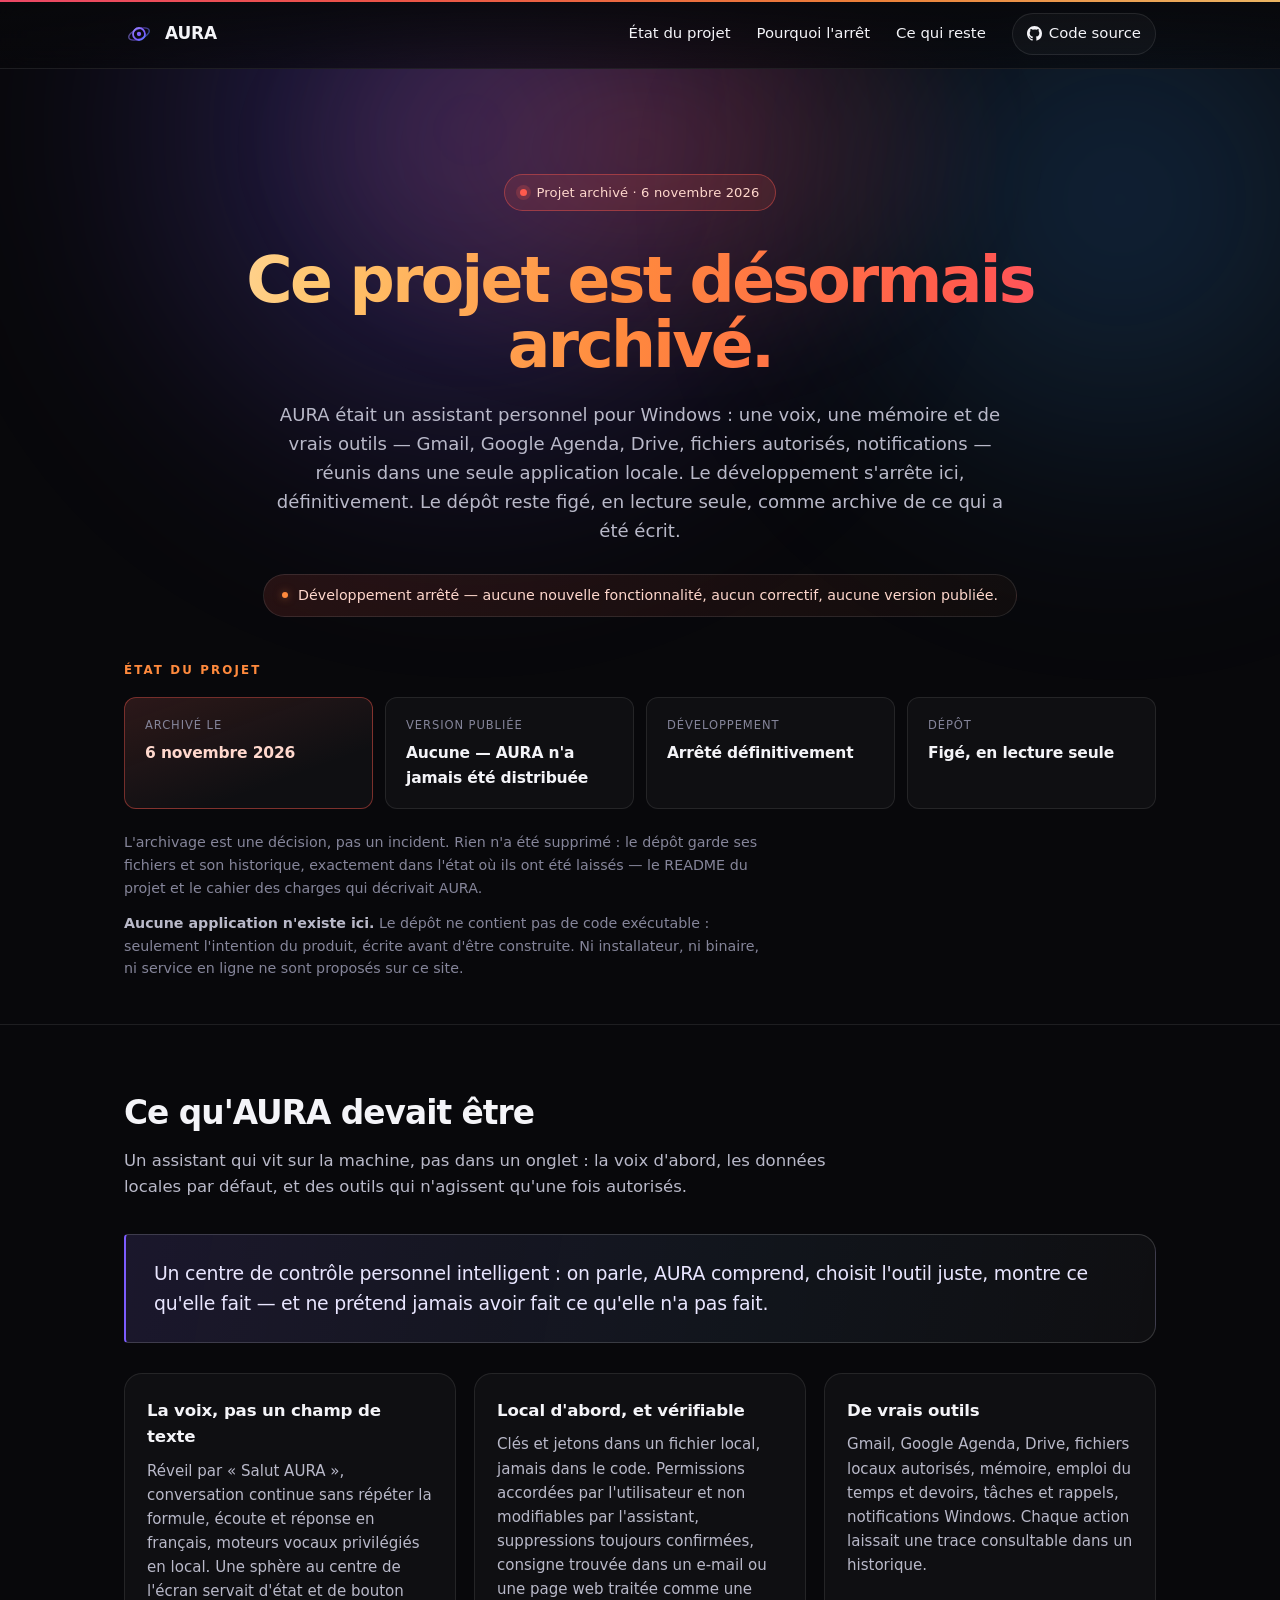
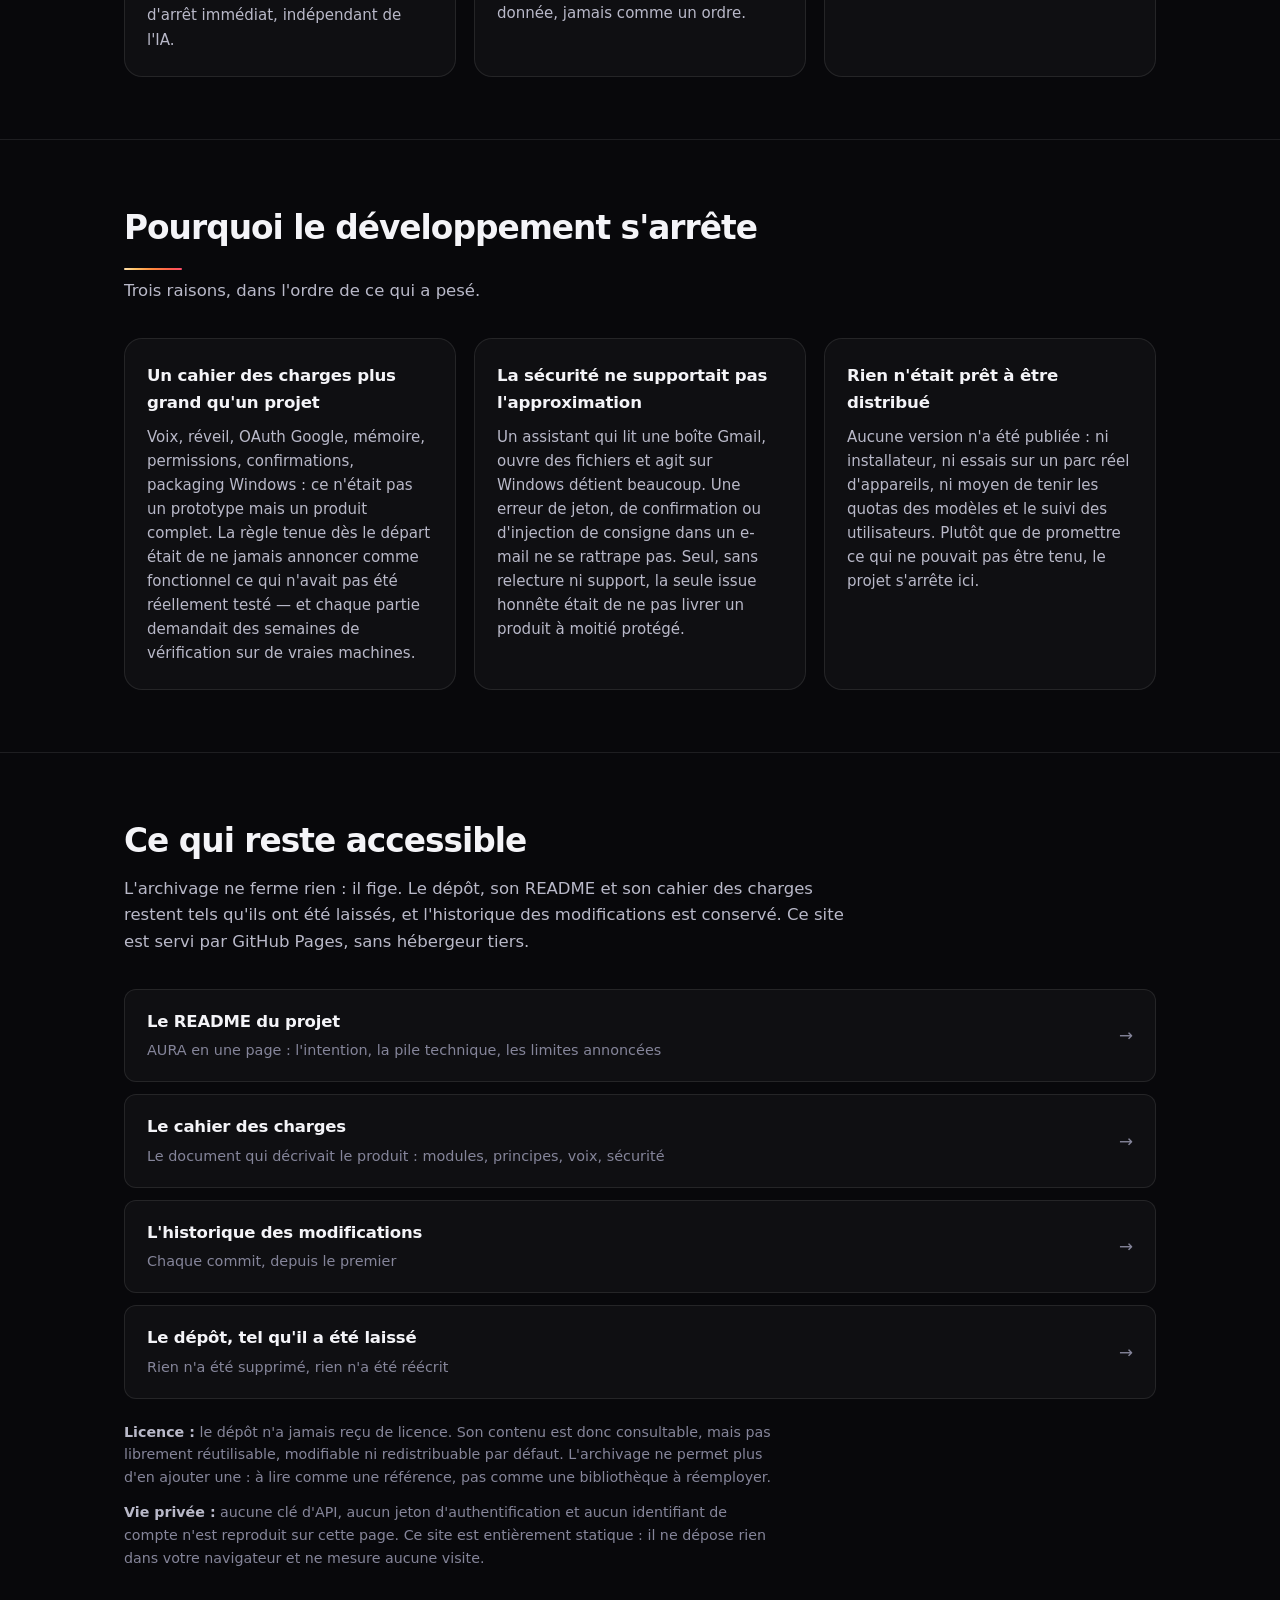
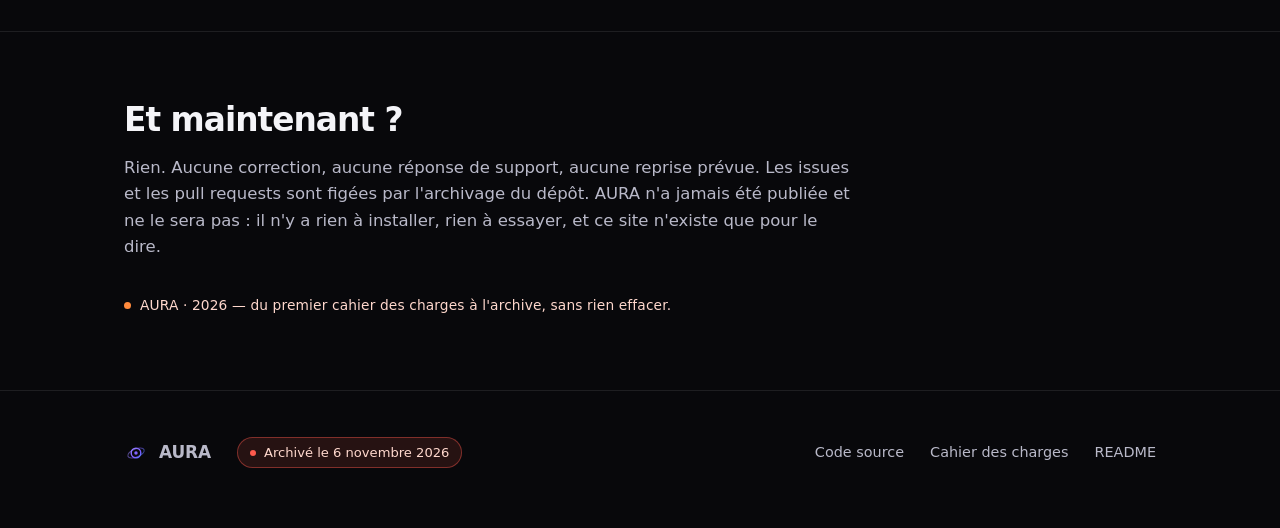
==== docs/index.html @ edaa00ba "Add archived-project GitHub Pages site for AURA (docs/) Adapted from the DropForge archive pages: br" ====
<!doctype html>
<html lang="fr">
  <head>
    <meta charset="utf-8" />
    <meta name="viewport" content="width=device-width, initial-scale=1" />
    <title>AURA — projet archivé le 6 novembre 2026</title>
    <meta
      name="description"
      content="AURA, assistant personnel vocal et textuel pour Windows, est archivé. Le développement est définitivement arrêté ; le dépôt reste figé, en lecture seule, comme archive de ce qui a été écrit."
    />
    <meta name="theme-color" content="#08080b" />
    <meta name="color-scheme" content="dark" />
    <link rel="icon" href="assets/favicon.svg" type="image/svg+xml" />
    <meta property="og:type" content="website" />
    <meta property="og:title" content="AURA — projet archivé" />
    <meta
      property="og:description"
      content="Le développement d'AURA est arrêté. Le dépôt reste figé, en lecture seule, comme archive."
    />
    <meta property="og:url" content="https://louxos.github.io/AURA/" />
    <meta property="og:image" content="https://louxos.github.io/AURA/assets/favicon.svg" />
    <meta name="twitter:card" content="summary" />
    <link rel="stylesheet" href="assets/site.css" />
  </head>
  <body class="archive">
    <a class="skip-link" href="#archive">Aller au contenu</a>

    <!-- La marque, définie une seule fois : elle sert dans l'en-tête et au pied. -->
    <svg class="sprite" aria-hidden="true" focusable="false" xmlns="http://www.w3.org/2000/svg">
      <defs>
        <linearGradient id="aura-g" x1="7" y1="5" x2="26" y2="28" gradientUnits="userSpaceOnUse">
          <stop offset="0" stop-color="#a394ff" />
          <stop offset="0.55" stop-color="#7c5cff" />
          <stop offset="1" stop-color="#389cff" />
        </linearGradient>
        <symbol id="aura-mark" viewBox="0 0 32 32">
          <circle cx="16" cy="16" r="6.4" fill="none" stroke="url(#aura-g)" stroke-width="1.9" />
          <ellipse
            cx="16"
            cy="16"
            rx="11.6"
            ry="5.4"
            fill="none"
            stroke="url(#aura-g)"
            stroke-opacity="0.55"
            stroke-width="1.4"
            transform="rotate(-22 16 16)"
          />
          <circle cx="16" cy="16" r="2.3" fill="url(#aura-g)" />
        </symbol>
      </defs>
    </svg>

    <header class="topbar">
      <div class="wrap">
        <a class="brand" href="#archive">
          <svg class="mark" aria-hidden="true" focusable="false"><use href="#aura-mark" /></svg>
          <span>AURA</span>
        </a>
        <nav class="topnav" aria-label="Liens du projet">
          <a href="#etat">État du projet</a>
          <a class="hide-sm" href="#raisons">Pourquoi l'arrêt</a>
          <a class="hide-sm" href="#acces">Ce qui reste</a>
          <a class="source" href="https://github.com/Louxos/AURA">
            <svg viewBox="0 0 16 16" fill="currentColor" aria-hidden="true">
              <path
                d="M8 0C3.58 0 0 3.58 0 8c0 3.54 2.29 6.53 5.47 7.59.4.07.55-.17.55-.38 0-.19-.01-.82-.01-1.49-2.01.37-2.53-.49-2.69-.94-.09-.23-.48-.94-.82-1.13-.28-.15-.68-.52-.01-.53.63-.01 1.08.58 1.23.82.72 1.21 1.87.87 2.33.66.07-.52.28-.87.51-1.07-1.78-.2-3.64-.89-3.64-3.95 0-.87.31-1.59.82-2.15-.08-.2-.36-1.02.08-2.12 0 0 .67-.21 2.2.82a7.42 7.42 0 0 1 2-.27c.68 0 1.36.09 2 .27 1.53-1.04 2.2-.82 2.2-.82.44 1.1.16 1.92.08 2.12.51.56.82 1.27.82 2.15 0 3.07-1.87 3.75-3.65 3.95.29.25.54.73.54 1.48 0 1.07-.01 1.93-.01 2.2 0 .21.15.46.55.38A7.995 7.995 0 0 0 16 8c0-4.42-3.58-8-8-8Z"
              />
            </svg>
            Code source
          </a>
        </nav>
      </div>
    </header>

    <main id="archive">
      <!-- ------------------------------------------------------------------ *
           Le titre, la date, et l'état. Une page d'archive doit se lire en
           trois secondes : c'est fini, voici quand, voici où est le reste.
           ------------------------------------------------------------------ -->
      <section class="archive-hero">
        <div class="wrap">
          <p class="pill">
            <span class="dot" aria-hidden="true"></span>
            Projet archivé · 6 novembre 2026
          </p>
          <h1>Ce projet est désormais archivé.</h1>
          <p class="lede">
            AURA était un assistant personnel pour Windows : une voix, une mémoire et de vrais
            outils — Gmail, Google Agenda, Drive, fichiers autorisés, notifications — réunis dans
            une seule application locale. Le développement s'arrête ici, définitivement. Le dépôt
            reste figé, en lecture seule, comme archive de ce qui a été écrit.
          </p>
          <p class="status-line">
            <span class="status-dot" aria-hidden="true"></span>
            Développement arrêté — aucune nouvelle fonctionnalité, aucun correctif, aucune version publiée.
          </p>
        </div>
      </section>

      <section id="etat" class="wrap facts-wrap" aria-labelledby="titre-etat">
        <h2 class="section-label" id="titre-etat">État du projet</h2>
        <dl class="facts">
          <div class="fact">
            <dt>Archivé le</dt>
            <dd>6 novembre 2026</dd>
          </div>
          <div class="fact">
            <dt>Version publiée</dt>
            <dd>Aucune — AURA n'a jamais été distribuée</dd>
          </div>
          <div class="fact">
            <dt>Développement</dt>
            <dd>Arrêté définitivement</dd>
          </div>
          <div class="fact">
            <dt>Dépôt</dt>
            <dd>Figé, en lecture seule</dd>
          </div>
        </dl>
        <p class="note">
          L'archivage est une décision, pas un incident. Rien n'a été supprimé : le dépôt garde ses
          fichiers et son historique, exactement dans l'état où ils ont été laissés — le README du
          projet et le cahier des charges qui décrivait AURA.
        </p>
        <p class="note">
          <strong>Aucune application n'existe ici.</strong> Le dépôt ne contient pas de code
          exécutable : seulement l'intention du produit, écrite avant d'être construite. Ni
          installateur, ni binaire, ni service en ligne ne sont proposés sur ce site.
        </p>
      </section>

      <!-- ------------------------------------------------------------------ *
           L'objectif initial, dit simplement.
           ------------------------------------------------------------------ -->
      <section id="objectif">
        <div class="wrap">
          <h2 class="section">Ce qu'AURA devait être</h2>
          <p class="sub">
            Un assistant qui vit sur la machine, pas dans un onglet : la voix d'abord, les données
            locales par défaut, et des outils qui n'agissent qu'une fois autorisés.
          </p>

          <blockquote class="quote">
            Un centre de contrôle personnel intelligent : on parle, AURA comprend, choisit l'outil
            juste, montre ce qu'elle fait — et ne prétend jamais avoir fait ce qu'elle n'a pas fait.
          </blockquote>

          <div class="grid">
            <div class="card">
              <h3>La voix, pas un champ de texte</h3>
              <p>
                Réveil par « Salut AURA », conversation continue sans répéter la formule, écoute et
                réponse en français, moteurs vocaux privilégiés en local. Une sphère au centre de
                l'écran servait d'état et de bouton d'arrêt immédiat, indépendant de l'IA.
              </p>
            </div>
            <div class="card">
              <h3>Local d'abord, et vérifiable</h3>
              <p>
                Clés et jetons dans un fichier local, jamais dans le code. Permissions accordées par
                l'utilisateur et non modifiables par l'assistant, suppressions toujours confirmées,
                consigne trouvée dans un e-mail ou une page web traitée comme une donnée, jamais
                comme un ordre.
              </p>
            </div>
            <div class="card">
              <h3>De vrais outils</h3>
              <p>
                Gmail, Google Agenda, Drive, fichiers locaux autorisés, mémoire, emploi du temps et
                devoirs, tâches et rappels, notifications Windows. Chaque action laissait une trace
                consultable dans un historique.
              </p>
            </div>
          </div>
        </div>
      </section>

      <!-- ------------------------------------------------------------------ *
           Pourquoi, sans détour et sans reproche.
           ------------------------------------------------------------------ -->
      <section id="raisons">
        <div class="wrap">
          <h2 class="section">Pourquoi le développement s'arrête</h2>
          <p class="sub">Trois raisons, dans l'ordre de ce qui a pesé.</p>
          <div class="grid">
            <div class="card">
              <h3>Un cahier des charges plus grand qu'un projet</h3>
              <p>
                Voix, réveil, OAuth Google, mémoire, permissions, confirmations, packaging Windows :
                ce n'était pas un prototype mais un produit complet. La règle tenue dès le départ
                était de ne jamais annoncer comme fonctionnel ce qui n'avait pas été réellement
                testé — et chaque partie demandait des semaines de vérification sur de vraies
                machines.
              </p>
            </div>
            <div class="card">
              <h3>La sécurité ne supportait pas l'approximation</h3>
              <p>
                Un assistant qui lit une boîte Gmail, ouvre des fichiers et agit sur Windows détient
                beaucoup. Une erreur de jeton, de confirmation ou d'injection de consigne dans un
                e-mail ne se rattrape pas. Seul, sans relecture ni support, la seule issue honnête
                était de ne pas livrer un produit à moitié protégé.
              </p>
            </div>
            <div class="card">
              <h3>Rien n'était prêt à être distribué</h3>
              <p>
                Aucune version n'a été publiée : ni installateur, ni essais sur un parc réel
                d'appareils, ni moyen de tenir les quotas des modèles et le suivi des utilisateurs.
                Plutôt que de promettre ce qui ne pouvait pas être tenu, le projet s'arrête ici.
              </p>
            </div>
          </div>
        </div>
      </section>

      <!-- ------------------------------------------------------------------ *
           Où trouver ce qui a été écrit, et à quelles conditions.
           ------------------------------------------------------------------ -->
      <section id="acces">
        <div class="wrap">
          <h2 class="section">Ce qui reste accessible</h2>
          <p class="sub">
            L'archivage ne ferme rien : il fige. Le dépôt, son README et son cahier des charges
            restent tels qu'ils ont été laissés, et l'historique des modifications est conservé.
            Ce site est servi par GitHub Pages, sans hébergeur tiers.
          </p>

          <ul class="archive-links">
            <li>
              <a href="https://github.com/Louxos/AURA">
                <span class="label">Le README du projet</span>
                <span class="detail">AURA en une page : l'intention, la pile technique, les limites annoncées</span>
                <span class="arrow" aria-hidden="true">→</span>
              </a>
            </li>
            <li>
              <a href="https://github.com/Louxos/AURA/blob/main/prompt">
                <span class="label">Le cahier des charges</span>
                <span class="detail">Le document qui décrivait le produit : modules, principes, voix, sécurité</span>
                <span class="arrow" aria-hidden="true">→</span>
              </a>
            </li>
            <li>
              <a href="https://github.com/Louxos/AURA/commits/main">
                <span class="label">L'historique des modifications</span>
                <span class="detail">Chaque commit, depuis le premier</span>
                <span class="arrow" aria-hidden="true">→</span>
              </a>
            </li>
            <li>
              <a href="https://github.com/Louxos/AURA">
                <span class="label">Le dépôt, tel qu'il a été laissé</span>
                <span class="detail">Rien n'a été supprimé, rien n'a été réécrit</span>
                <span class="arrow" aria-hidden="true">→</span>
              </a>
            </li>
          </ul>

          <p class="note">
            <strong>Licence :</strong> le dépôt n'a jamais reçu de licence. Son contenu est donc
            consultable, mais pas librement réutilisable, modifiable ni redistribuable par défaut.
            L'archivage ne permet plus d'en ajouter une : à lire comme une référence, pas comme une
            bibliothèque à réemployer.
          </p>
          <p class="note">
            <strong>Vie privée :</strong> aucune clé d'API, aucun jeton d'authentification et aucun
            identifiant de compte n'est reproduit sur cette page. Ce site est entièrement statique :
            il ne dépose rien dans votre navigateur et ne mesure aucune visite.
          </p>
        </div>
      </section>

      <section id="suite" class="closing">
        <div class="wrap">
          <h2 class="section">Et maintenant ?</h2>
          <p class="sub">
            Rien. Aucune correction, aucune réponse de support, aucune reprise prévue. Les issues et
            les pull requests sont figées par l'archivage du dépôt. AURA n'a jamais été publiée et
            ne le sera pas : il n'y a rien à installer, rien à essayer, et ce site n'existe que
            pour le dire.
          </p>
          <p class="signature">AURA · 2026 — du premier cahier des charges à l'archive, sans rien effacer.</p>
        </div>
      </section>
    </main>

    <footer>
      <div class="wrap">
        <span class="brand">
          <svg class="mark" aria-hidden="true" focusable="false"><use href="#aura-mark" /></svg>
          <span>AURA</span>
        </span>
        <span class="closed">Archivé le 6 novembre 2026</span>
        <span class="spacer"></span>
        <a href="https://github.com/Louxos/AURA">Code source</a>
        <a href="https://github.com/Louxos/AURA/blob/main/prompt">Cahier des charges</a>
        <a href="https://github.com/Louxos/AURA#readme">README</a>
      </div>
    </footer>
  </body>
</html>
---- docs/assets/site.css ----
/* ------------------------------------------------------------------ *
 * AURA — page d'archive publiée sur GitHub Pages.
 *
 * Charte : charbon presque noir, violet et bleu électrique contrôlés.
 * Aucune ressource distante : ni police, ni script, ni image à charger.
 *
 * Le violet et le bleu appartiennent au produit ; le rouge et l'orange
 * n'apparaissent qu'en bas de fichier, pour marquer un état : le projet
 * est archivé. Deux couches, deux intentions, jamais mélangées.
 * ------------------------------------------------------------------ */

:root {
  --bg: #08080b;
  --bg-soft: #0e0e14;
  --panel: rgba(255, 255, 255, 0.032);
  --panel-strong: rgba(255, 255, 255, 0.055);
  --line: rgba(255, 255, 255, 0.09);
  --line-strong: rgba(255, 255, 255, 0.16);
  --ink: #f4f4f8;
  --ink-soft: #b9b9c9;
  --ink-dim: #85859a;
  --violet: #7c5cff;
  --blue: #389cff;
  --violet-soft: rgba(124, 92, 255, 0.16);
  --radius: 18px;
  --radius-sm: 12px;
  --wrap: 1120px;
  --shadow: 0 30px 80px -40px rgba(0, 0, 0, 0.95);
}

* {
  box-sizing: border-box;
}

html {
  scroll-behavior: smooth;
}

body {
  margin: 0;
  background: var(--bg);
  color: var(--ink);
  font-family: "Inter", "Segoe UI", system-ui, -apple-system, "Helvetica Neue", Arial, sans-serif;
  font-size: 16.5px;
  line-height: 1.6;
  -webkit-font-smoothing: antialiased;
  text-rendering: optimizeLegibility;
  overflow-x: hidden;
}

/* Deux halos très larges, posés en fond : la seule « décoration » de la page. */
body::before,
body::after {
  content: "";
  position: fixed;
  z-index: 0;
  pointer-events: none;
  border-radius: 50%;
  filter: blur(90px);
}

body::before {
  top: -320px;
  left: 50%;
  width: 900px;
  height: 900px;
  margin-left: -620px;
  background: radial-gradient(circle, rgba(124, 92, 255, 0.34), transparent 68%);
}

body::after {
  top: -180px;
  right: -220px;
  width: 760px;
  height: 760px;
  background: radial-gradient(circle, rgba(56, 156, 255, 0.22), transparent 70%);
}

.wrap {
  position: relative;
  z-index: 1;
  width: 100%;
  max-width: var(--wrap);
  margin: 0 auto;
  padding: 0 24px;
}

a {
  color: var(--ink);
  text-decoration: none;
}

a:focus-visible,
button:focus-visible {
  outline: 2px solid var(--blue);
  outline-offset: 3px;
  border-radius: 6px;
}

.skip-link {
  position: absolute;
  left: -9999px;
  top: 0;
}

.skip-link:focus {
  left: 16px;
  top: 12px;
  z-index: 20;
  padding: 10px 16px;
  background: var(--panel-strong);
  border: 1px solid var(--line-strong);
  border-radius: var(--radius-sm);
}

/* Le sprite des marques : il vit dans le document, il ne se voit pas. */
.sprite {
  position: absolute;
  width: 0;
  height: 0;
  overflow: hidden;
}

/* ------------------------------------------------------------------ *
 * Barre supérieure
 * ------------------------------------------------------------------ */

.topbar {
  position: sticky;
  top: 0;
  z-index: 10;
  backdrop-filter: blur(14px);
  background: linear-gradient(to bottom, rgba(8, 8, 11, 0.92), rgba(8, 8, 11, 0.62));
  border-bottom: 1px solid var(--line);
}

.topbar .wrap {
  display: flex;
  align-items: center;
  gap: 20px;
  height: 68px;
}

.brand {
  display: flex;
  align-items: center;
  gap: 11px;
  font-weight: 650;
  letter-spacing: -0.01em;
  white-space: nowrap;
}

.brand .mark {
  width: 30px;
  height: 30px;
  flex: none;
}

.brand span {
  font-size: 1.06rem;
}

.topnav {
  display: flex;
  align-items: center;
  gap: 26px;
  margin-left: auto;
  font-size: 0.93rem;
  color: var(--ink-soft);
}

.topnav a:hover {
  color: var(--ink);
}

.topnav .source {
  display: inline-flex;
  align-items: center;
  gap: 7px;
  padding: 8px 14px;
  border: 1px solid var(--line);
  border-radius: 999px;
  background: var(--panel);
  color: var(--ink);
  transition: border-color 0.16s ease, background 0.16s ease;
}

.topnav .source:hover {
  border-color: var(--line-strong);
  background: var(--panel-strong);
}

.topnav .source svg {
  width: 15px;
  height: 15px;
}

@media (max-width: 760px) {
  .topnav a:not(.source),
  .topnav .hide-sm {
    display: none;
  }
}

/* ------------------------------------------------------------------ *
 * Héros
 * ------------------------------------------------------------------ */

.pill {
  display: inline-flex;
  align-items: center;
  gap: 9px;
  padding: 7px 15px;
  border: 1px solid var(--line);
  border-radius: 999px;
  background: var(--panel);
  color: var(--ink-soft);
  font-size: 0.82rem;
  letter-spacing: 0.01em;
}

.dot {
  width: 7px;
  height: 7px;
  border-radius: 50%;
  background: var(--blue);
  box-shadow: 0 0 0 4px rgba(56, 156, 255, 0.16);
}

.lede {
  max-width: 62ch;
  margin: 22px auto 0;
  color: var(--ink-soft);
  font-size: clamp(1rem, 2.1vw, 1.14rem);
}

/* ------------------------------------------------------------------ *
 * Sections
 * ------------------------------------------------------------------ */

section {
  padding: 62px 0;
  border-top: 1px solid var(--line);
}

h2.section {
  margin: 0 0 8px;
  font-size: clamp(1.5rem, 3.6vw, 2.05rem);
  letter-spacing: -0.03em;
}

.sub {
  margin: 0 0 34px;
  max-width: 70ch;
  color: var(--ink-soft);
}

.grid {
  display: grid;
  gap: 18px;
  grid-template-columns: repeat(auto-fit, minmax(260px, 1fr));
}

.card {
  padding: 24px 22px;
  border: 1px solid var(--line);
  border-radius: var(--radius);
  background: var(--panel);
}

.card h3 {
  margin: 0 0 8px;
  font-size: 1.04rem;
  letter-spacing: -0.01em;
}

.card p {
  margin: 0;
  color: var(--ink-soft);
  font-size: 0.94rem;
}

/* ------------------------------------------------------------------ *
 * Pied de page
 * ------------------------------------------------------------------ */

footer {
  padding: 46px 0 60px;
  border-top: 1px solid var(--line);
  color: var(--ink-dim);
  font-size: 0.9rem;
}

footer .wrap {
  display: flex;
  flex-wrap: wrap;
  align-items: center;
  gap: 14px 26px;
}

footer .brand {
  color: var(--ink-soft);
}

footer .brand .mark {
  width: 24px;
  height: 24px;
}

footer .spacer {
  flex: 1 1 40px;
}

footer a {
  color: var(--ink-soft);
}

footer a:hover {
  color: var(--ink);
}

/* ------------------------------------------------------------------ *
 * Le bloc d'orientation de la page 404 : par où sortir.
 * ------------------------------------------------------------------ */

.gateway {
  position: relative;
  max-width: 780px;
  margin: 42px auto 0;
  padding: 30px 30px 28px;
  text-align: left;
  border: 1px solid var(--line-strong);
  border-radius: 24px;
  background:
    linear-gradient(180deg, rgba(124, 92, 255, 0.1), rgba(124, 92, 255, 0) 55%),
    var(--panel);
  box-shadow: var(--shadow);
  overflow: hidden;
}

.gateway::before {
  content: "";
  position: absolute;
  inset: 0 0 auto 0;
  height: 1px;
  background: linear-gradient(90deg, transparent, rgba(124, 92, 255, 0.85), rgba(56, 156, 255, 0.6), transparent);
}

.gateway h2 {
  margin: 0 0 6px;
  font-size: 1.32rem;
  letter-spacing: -0.02em;
}

.gateway .hint {
  margin: 0 0 20px;
  color: var(--ink-soft);
  font-size: 0.97rem;
}

.actions {
  display: flex;
  flex-wrap: wrap;
  gap: 14px;
  margin-top: 20px;
}

.btn {
  display: inline-flex;
  align-items: center;
  justify-content: center;
  gap: 10px;
  padding: 15px 24px;
  border-radius: 14px;
  font-weight: 620;
  font-size: 1rem;
  letter-spacing: -0.01em;
  border: 1px solid transparent;
  transition: transform 0.16s ease, box-shadow 0.16s ease, background 0.16s ease;
}

.btn-primary {
  background: linear-gradient(100deg, var(--violet), var(--blue));
  color: #fff;
  box-shadow: 0 18px 44px -22px rgba(124, 92, 255, 0.95);
}

.btn-primary:hover {
  transform: translateY(-1px);
  box-shadow: 0 22px 52px -20px rgba(124, 92, 255, 1);
}

.btn-ghost {
  border-color: var(--line-strong);
  background: var(--panel);
  color: var(--ink);
}

.btn-ghost:hover {
  background: var(--panel-strong);
}

.footnote {
  margin: 18px 0 0;
  color: var(--ink-dim);
  font-size: 0.86rem;
}

.footnote strong {
  color: var(--ink-soft);
  font-weight: 600;
}

/* ------------------------------------------------------------------ *
 * Page 404
 *
 * Servie par GitHub Pages à la place de n'importe quelle adresse
 * inconnue. Elle reprend la charte et les composants de la page
 * d'archive ; seules la largeur et les titres changent.
 * ------------------------------------------------------------------ */

.notfound main {
  max-width: 780px;
  padding: 80px 24px 40px;
}

.notfound h1 {
  margin: 18px 0 0;
  font-size: clamp(1.9rem, 4.6vw, 2.8rem);
  line-height: 1.08;
  letter-spacing: -0.03em;
}

.notfound .lede {
  margin-left: 0;
  margin-right: 0;
  max-width: 56ch;
}

.notfound .footnote {
  margin-top: 26px;
  max-width: 62ch;
}

.notfound footer {
  margin-top: 40px;
  padding-top: 28px;
}

.notfound footer .wrap {
  gap: 14px 22px;
}

@media (max-width: 560px) {
  .notfound main {
    padding-top: 52px;
  }
}

/* ------------------------------------------------------------------ *
 * Page d'archive
 *
 * Même charte que le produit, mais une seule intention : dire
 * clairement que le projet est terminé, et où trouver ce qui reste.
 * Rien à installer, rien à essayer, aucune promesse.
 * ------------------------------------------------------------------ */

.archive {
  --wrap: 1080px;
}

.archive-hero {
  padding: 92px 0 34px;
  border-top: 0;
  text-align: center;
}

.archive-hero h1 {
  max-width: 22ch;
  margin: 24px auto 0;
  font-size: clamp(2.2rem, 5.8vw, 3.95rem);
  line-height: 1.02;
  letter-spacing: -0.042em;
}

.archive-hero .lede {
  max-width: 64ch;
  margin-top: 24px;
  font-size: clamp(1rem, 2.1vw, 1.13rem);
}

.pill .dot {
  background: var(--violet);
  box-shadow: 0 0 0 4px rgba(124, 92, 255, 0.18);
}

.status-line {
  display: inline-flex;
  align-items: center;
  gap: 10px;
  margin: 28px 0 0;
  padding: 9px 18px;
  border: 1px solid var(--line);
  border-radius: 999px;
  background: rgba(0, 0, 0, 0.28);
  color: var(--ink-soft);
  font-size: 0.89rem;
}

.status-dot {
  width: 6px;
  height: 6px;
  border-radius: 50%;
  background: var(--ink-dim);
  flex: none;
}

.section-label {
  margin: 0 0 18px;
  font-size: 0.74rem;
  font-weight: 620;
  letter-spacing: 0.18em;
  text-transform: uppercase;
  color: var(--ink-dim);
}

.facts-wrap {
  padding: 10px 24px 44px;
  border-top: 0;
}

.facts {
  display: grid;
  gap: 12px;
  grid-template-columns: repeat(4, minmax(0, 1fr));
  margin: 0;
}

.fact {
  padding: 18px 20px;
  border: 1px solid var(--line);
  border-radius: var(--radius-sm);
  background: var(--panel);
}

.fact dt {
  margin: 0 0 6px;
  font-size: 0.72rem;
  letter-spacing: 0.08em;
  text-transform: uppercase;
  color: var(--ink-dim);
}

.fact dd {
  margin: 0;
  font-size: 0.97rem;
  font-weight: 560;
  letter-spacing: -0.01em;
  color: var(--ink);
}

.note {
  margin: 22px 0 0;
  max-width: 72ch;
  color: var(--ink-dim);
  font-size: 0.89rem;
}

.note + .note {
  margin-top: 12px;
}

.note strong {
  color: var(--ink-soft);
  font-weight: 620;
}

.quote {
  margin: 0 0 30px;
  padding: 24px 28px;
  border: 1px solid var(--line-strong);
  border-left: 2px solid var(--violet);
  border-radius: 4px var(--radius) var(--radius) 4px;
  background:
    linear-gradient(100deg, rgba(124, 92, 255, 0.11), rgba(56, 156, 255, 0.04) 60%, transparent),
    var(--panel);
  font-size: clamp(1.02rem, 2.2vw, 1.18rem);
  line-height: 1.55;
  letter-spacing: -0.012em;
  color: #e9e6ff;
}

.archive-links {
  display: grid;
  gap: 12px;
  margin: 0;
  padding: 0;
  list-style: none;
}

.archive-links a {
  display: grid;
  grid-template-columns: 1fr auto;
  align-items: center;
  gap: 4px 22px;
  padding: 19px 22px;
  border: 1px solid var(--line);
  border-radius: var(--radius-sm);
  background: var(--panel);
  transition: border-color 0.18s ease, background 0.18s ease, transform 0.18s ease;
}

.archive-links a:hover {
  border-color: var(--line-strong);
  background: var(--panel-strong);
  transform: translateX(2px);
}

.archive-links .label {
  font-weight: 600;
  letter-spacing: -0.012em;
}

.archive-links .detail {
  grid-column: 1 / 2;
  color: var(--ink-dim);
  font-size: 0.9rem;
}

.archive-links .arrow {
  grid-row: 1 / span 2;
  grid-column: 2 / 3;
  color: var(--ink-dim);
  font-size: 1.05rem;
  transition: color 0.18s ease, transform 0.18s ease;
}

.archive-links a:hover .arrow {
  color: var(--ink);
  transform: translateX(3px);
}

.closing {
  padding-bottom: 74px;
}

.closing .sub {
  margin-bottom: 0;
}

.signature {
  margin: 34px 0 0;
  color: var(--ink-dim);
  font-size: 0.86rem;
  letter-spacing: 0.01em;
}

/* Entrée discrète : le contenu se pose, il ne « flashe » pas. */
@keyframes aura-rise {
  from {
    opacity: 0;
    transform: translateY(12px);
  }
  to {
    opacity: 1;
    transform: none;
  }
}

.archive-hero .wrap > * {
  animation: aura-rise 0.62s cubic-bezier(0.22, 0.72, 0.2, 1) both;
}

.archive-hero .wrap > *:nth-child(2) {
  animation-delay: 0.06s;
}

.archive-hero .wrap > *:nth-child(3) {
  animation-delay: 0.14s;
}

.archive-hero .wrap > *:nth-child(4) {
  animation-delay: 0.22s;
}

@media (max-width: 860px) {
  .facts {
    grid-template-columns: repeat(2, minmax(0, 1fr));
  }
}

@media (max-width: 620px) {
  .archive-hero {
    padding: 60px 0 28px;
  }

  .facts {
    grid-template-columns: 1fr;
  }

  .quote {
    padding: 20px 20px;
  }

  .archive-links a {
    grid-template-columns: 1fr;
    padding: 17px 18px;
  }

  .archive-links .arrow {
    display: none;
  }

  .note {
    font-size: 0.86rem;
  }
}

@media (prefers-reduced-motion: reduce) {
  .archive-hero .wrap > * {
    animation: none;
  }

  .archive-links a,
  .archive-links .arrow {
    transition: none;
  }
}

/* ------------------------------------------------------------------ *
 * Fermeture
 *
 * Le projet est arrêté : la page le dit en rouge et en orange. Ces
 * couleurs ne remplacent pas celles d'AURA (la marque garde son violet
 * et son bleu) : elles marquent l'état, comme un sceau posé sur une
 * page. Elles restent rares — un filet, un titre, trois détails — pour
 * que la page reste une archive soignée, pas une alerte.
 * ------------------------------------------------------------------ */

:root {
  --closed: #ff5a4d;
  --ember: #ff8a3d;
  --amber: #ffc46b;
  --closed-soft: rgba(255, 90, 77, 0.12);
  --closed-line: rgba(255, 90, 77, 0.42);
  --closed-ink: #ffd8cd;
  --closed-gradient: linear-gradient(100deg, #ffe0b0 0%, var(--amber) 18%, var(--ember) 48%, var(--closed) 82%, #ff4d6d 100%);
}

/* Un filet chaud en haut de page : la première chose qu'on voit. */
.topbar::before {
  content: "";
  position: absolute;
  inset: 0 0 auto 0;
  height: 2px;
  background: linear-gradient(90deg, #ff4d6d, var(--closed) 30%, var(--ember) 68%, var(--amber));
  opacity: 0.92;
}

/* Le halo du héros vire au rouge : la page est « éteinte », pas « en panne ». */
.archive-hero {
  position: relative;
}

.archive-hero::before {
  content: "";
  position: absolute;
  z-index: 0;
  top: -180px;
  left: 50%;
  width: 820px;
  height: 520px;
  margin-left: -410px;
  border-radius: 50%;
  background: radial-gradient(ellipse, rgba(255, 90, 77, 0.2), transparent 66%);
  filter: blur(30px);
  pointer-events: none;
}

.archive .pill {
  border-color: var(--closed-line);
  background: var(--closed-soft);
  color: var(--closed-ink);
}

.archive .pill .dot {
  background: var(--closed);
  box-shadow: 0 0 0 4px rgba(255, 90, 77, 0.2);
  animation: aura-pulse 3.6s ease-in-out infinite;
}

@keyframes aura-pulse {
  0%,
  100% {
    box-shadow: 0 0 0 4px rgba(255, 90, 77, 0.18);
  }
  50% {
    box-shadow: 0 0 0 7px rgba(255, 90, 77, 0.06);
  }
}

/* Le titre : le seul endroit où le dégradé chaud est pleinement assumé. */
.archive-hero h1 {
  background: var(--closed-gradient);
  -webkit-background-clip: text;
  background-clip: text;
  color: transparent;
  /* Repli lisible si le dégradé de texte n'est pas pris en charge. */
  -webkit-text-fill-color: transparent;
}

@supports not ((-webkit-background-clip: text) or (background-clip: text)) {
  .archive-hero h1 {
    background: none;
    color: var(--closed-ink);
    -webkit-text-fill-color: currentColor;
  }
}

.archive .status-line {
  border-color: rgba(255, 255, 255, 0.1);
  background: linear-gradient(100deg, rgba(255, 90, 77, 0.12), rgba(255, 138, 61, 0.04));
  color: var(--closed-ink);
}

.archive .status-dot {
  background: var(--ember);
  box-shadow: 0 0 8px rgba(255, 138, 61, 0.55);
}

/* L'état, en tête du tableau des faits : la date d'archivage est un fait chaud. */
.archive #etat .section-label {
  color: var(--ember);
}

.archive .facts .fact:first-child {
  border-color: var(--closed-line);
  background: linear-gradient(160deg, var(--closed-soft), transparent 70%), var(--panel);
}

.archive .facts .fact:first-child dd {
  color: var(--closed-ink);
}

/* Les raisons de l'arrêt : un trait chaud, rien de plus. */
.archive #raisons h2.section::after {
  content: "";
  display: block;
  width: 58px;
  height: 2px;
  margin-top: 14px;
  border-radius: 2px;
  background: var(--closed-gradient);
}

/* Fin de page : la signature prend la couleur de la décision. */
.archive .closing .signature {
  color: var(--closed-ink);
}

.archive .closing .signature::before {
  content: "";
  display: inline-block;
  width: 7px;
  height: 7px;
  margin-right: 9px;
  border-radius: 50%;
  background: var(--ember);
  vertical-align: 1px;
}

.archive footer .closed {
  display: inline-flex;
  align-items: center;
  gap: 8px;
  padding: 4px 12px;
  border: 1px solid var(--closed-line);
  border-radius: 999px;
  background: var(--closed-soft);
  color: var(--closed-ink);
  font-size: 0.82rem;
}

.archive footer .closed::before {
  content: "";
  width: 6px;
  height: 6px;
  border-radius: 50%;
  background: var(--closed);
}

/* La page 404 rappelle la fermeture, discrètement. */
.notfound footer .closed {
  display: inline-flex;
  align-items: center;
  gap: 8px;
  padding: 4px 12px;
  border: 1px solid var(--closed-line);
  border-radius: 999px;
  background: var(--closed-soft);
  color: var(--closed-ink);
  font-size: 0.82rem;
}

.notfound footer .closed::before {
  content: "";
  width: 6px;
  height: 6px;
  border-radius: 50%;
  background: var(--closed);
}

/* La page 404 garde un filet chaud elle aussi : c'est le même site. */
.notfound .topbar::before {
  opacity: 0.7;
}

@media (prefers-reduced-motion: reduce) {
  html {
    scroll-behavior: auto;
  }

  .archive .pill .dot {
    animation: none;
  }
}
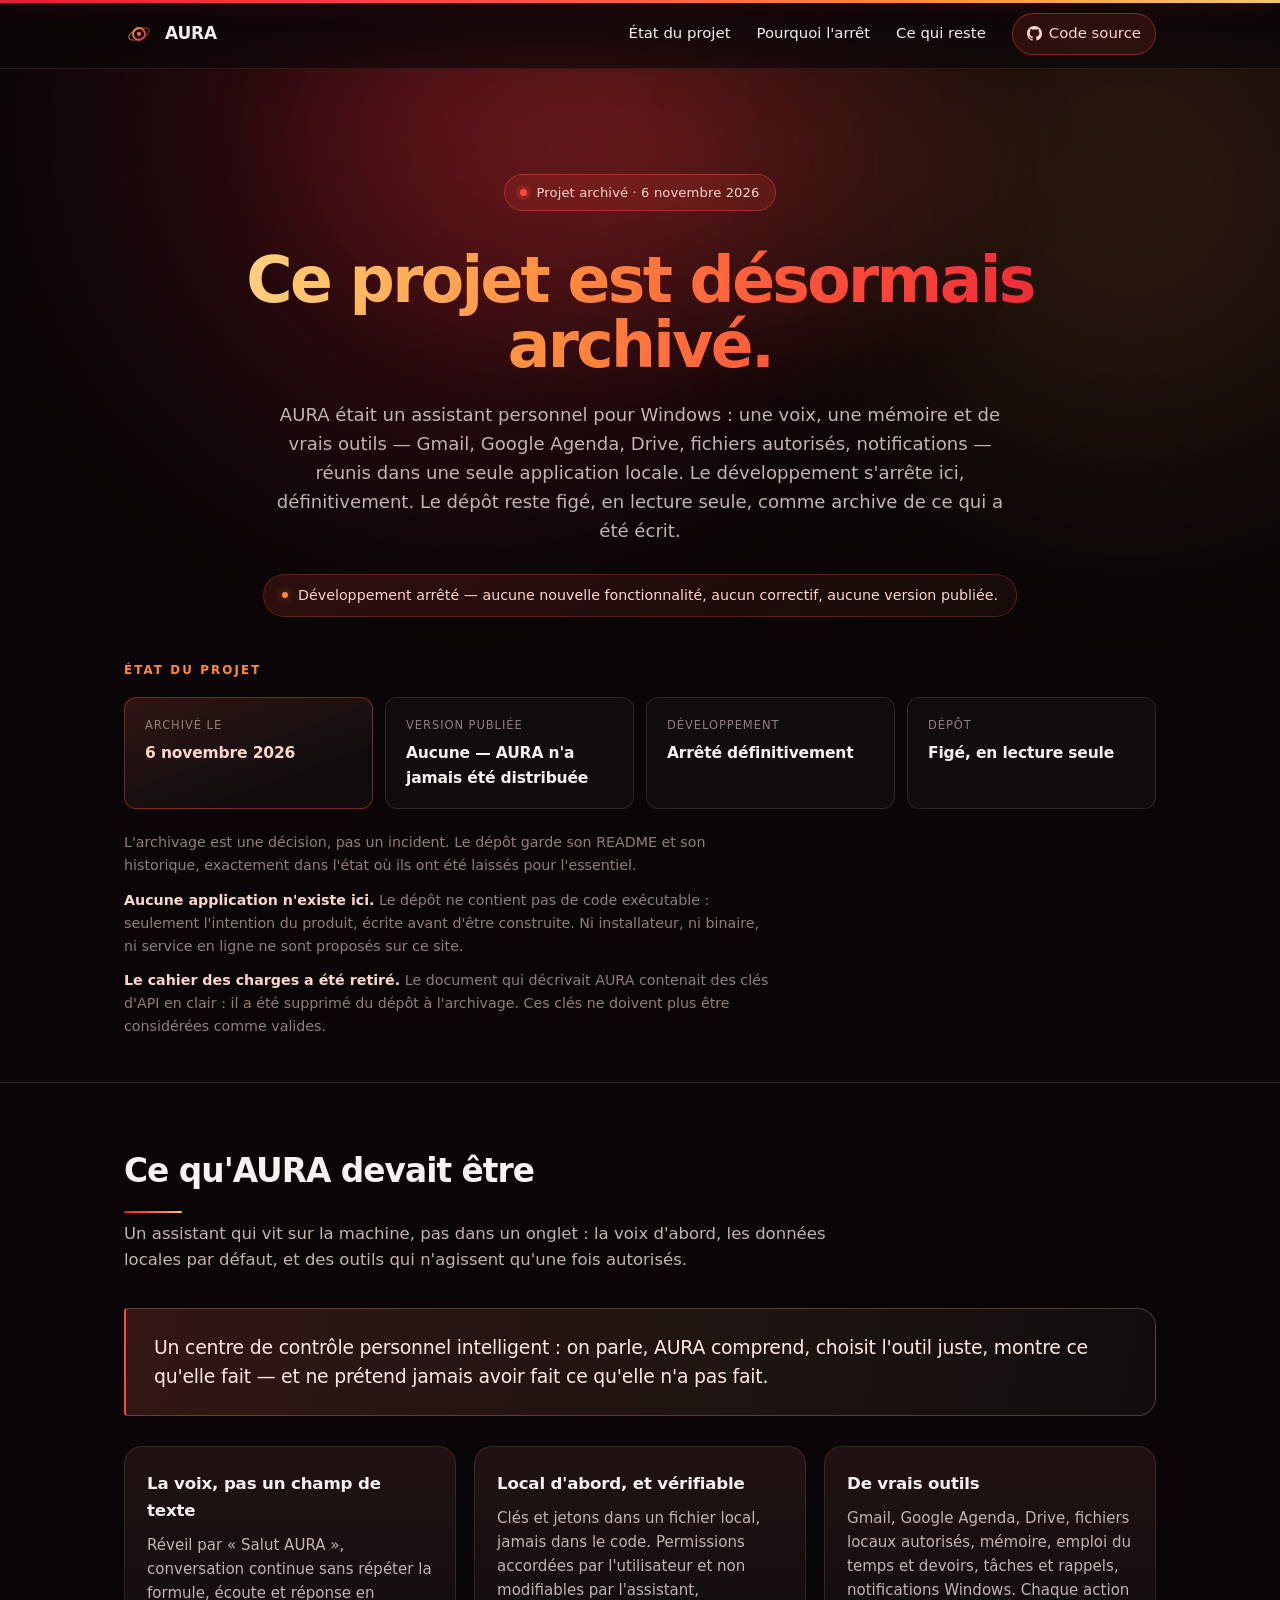
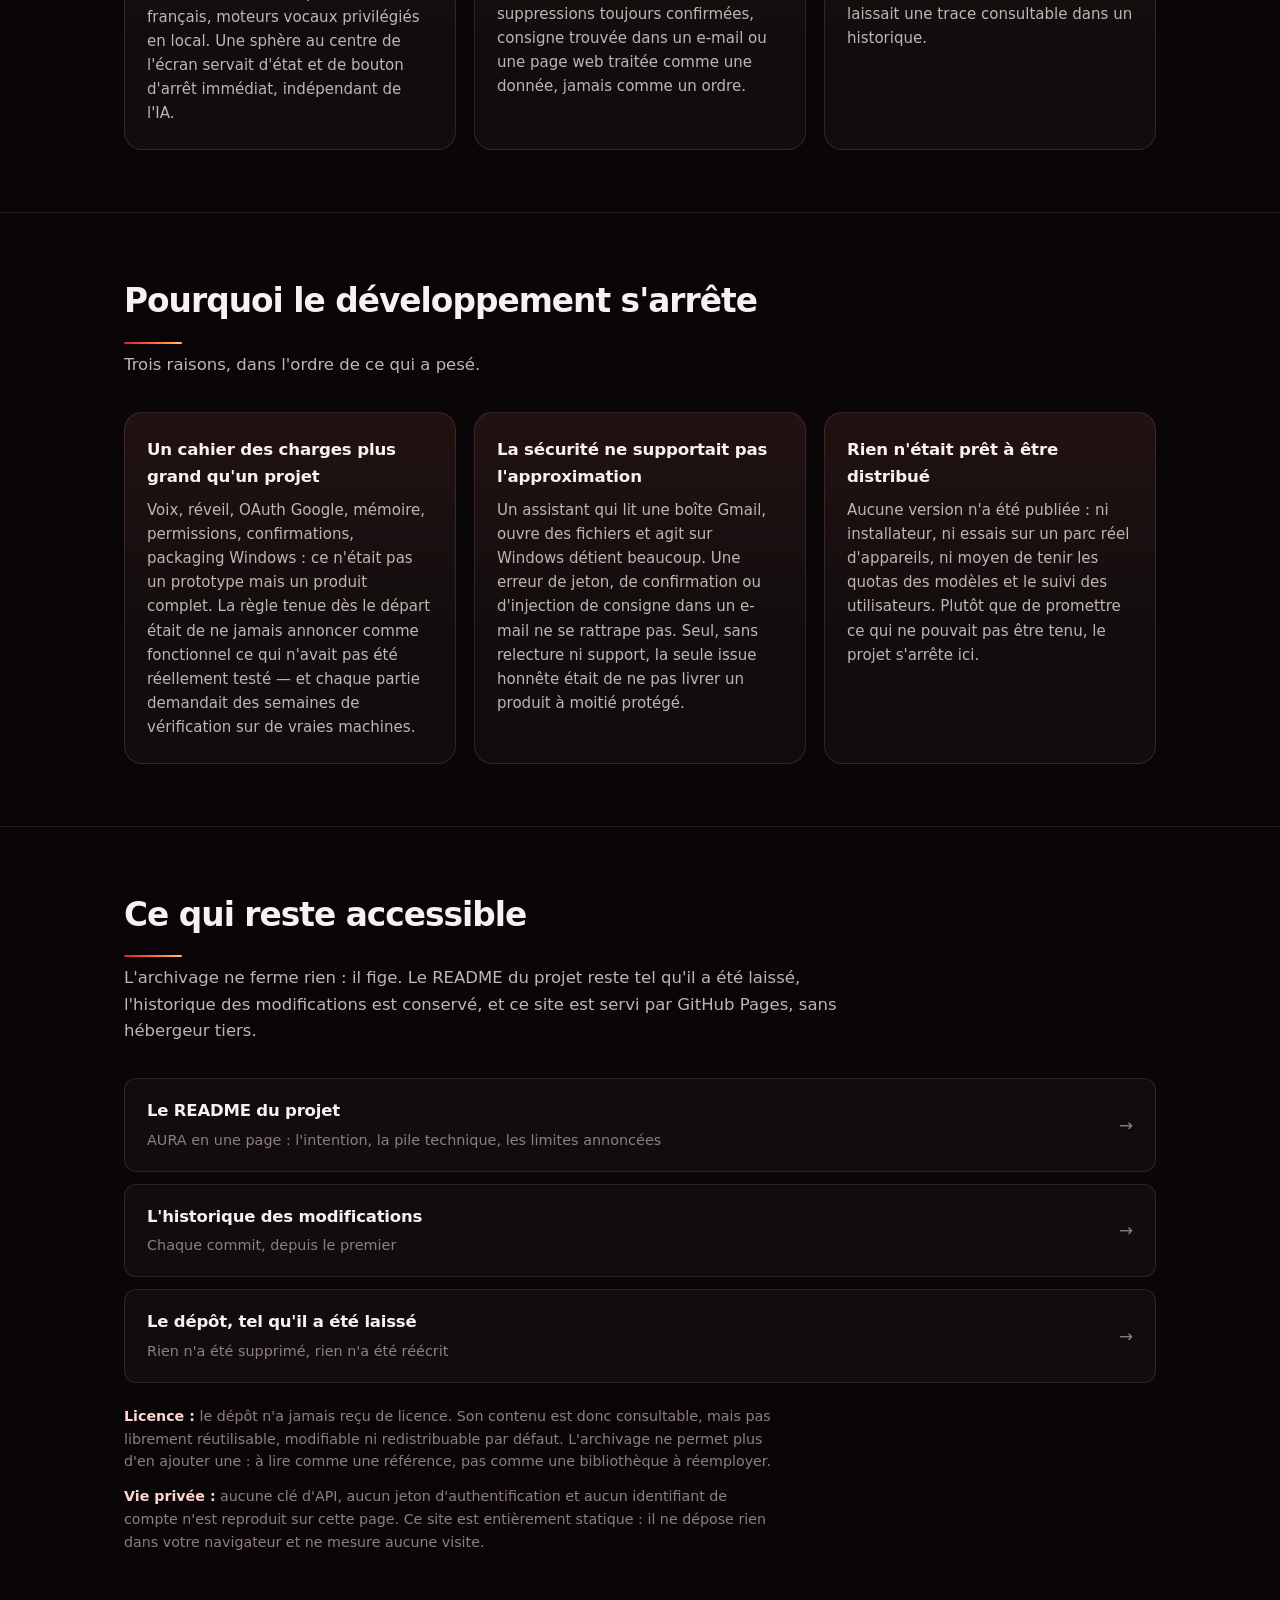
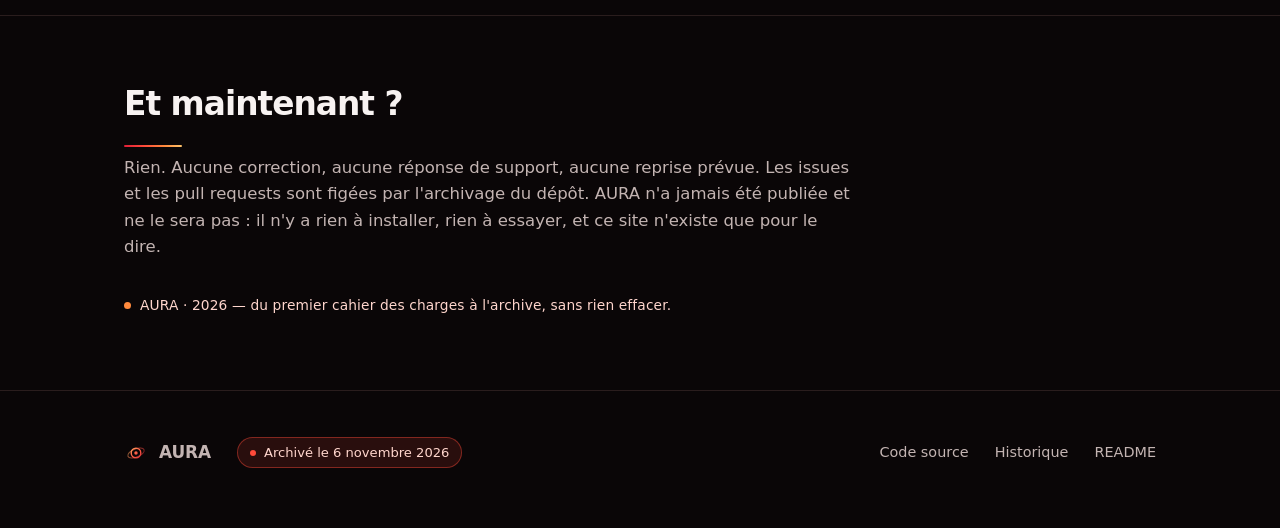
==== commit 630e61a6: "Archive: red charte, secrets file removed, README adapted - docs/: new red identity (crimson to embe" ====
--- a/docs/index.html
+++ b/docs/index.html
@@ -29,9 +29,9 @@
     <svg class="sprite" aria-hidden="true" focusable="false" xmlns="http://www.w3.org/2000/svg">
       <defs>
         <linearGradient id="aura-g" x1="7" y1="5" x2="26" y2="28" gradientUnits="userSpaceOnUse">
-          <stop offset="0" stop-color="#a394ff" />
-          <stop offset="0.55" stop-color="#7c5cff" />
-          <stop offset="1" stop-color="#389cff" />
+          <stop offset="0" stop-color="#ffc46b" />
+          <stop offset="0.5" stop-color="#ff5a45" />
+          <stop offset="1" stop-color="#b3122b" />
         </linearGradient>
         <symbol id="aura-mark" viewBox="0 0 32 32">
           <circle cx="16" cy="16" r="6.4" fill="none" stroke="url(#aura-g)" stroke-width="1.9" />
@@ -119,15 +119,19 @@
           </div>
         </dl>
         <p class="note">
-          L'archivage est une décision, pas un incident. Rien n'a été supprimé : le dépôt garde ses
-          fichiers et son historique, exactement dans l'état où ils ont été laissés — le README du
-          projet et le cahier des charges qui décrivait AURA.
+          L'archivage est une décision, pas un incident. Le dépôt garde son README et son
+          historique, exactement dans l'état où ils ont été laissés pour l'essentiel.
         </p>
         <p class="note">
           <strong>Aucune application n'existe ici.</strong> Le dépôt ne contient pas de code
           exécutable : seulement l'intention du produit, écrite avant d'être construite. Ni
           installateur, ni binaire, ni service en ligne ne sont proposés sur ce site.
         </p>
+        <p class="note">
+          <strong>Le cahier des charges a été retiré.</strong> Le document qui décrivait AURA
+          contenait des clés d'API en clair : il a été supprimé du dépôt à l'archivage. Ces clés ne
+          doivent plus être considérées comme valides.
+        </p>
       </section>
 
       <!-- ------------------------------------------------------------------ *
@@ -222,23 +226,16 @@
         <div class="wrap">
           <h2 class="section">Ce qui reste accessible</h2>
           <p class="sub">
-            L'archivage ne ferme rien : il fige. Le dépôt, son README et son cahier des charges
-            restent tels qu'ils ont été laissés, et l'historique des modifications est conservé.
-            Ce site est servi par GitHub Pages, sans hébergeur tiers.
+            L'archivage ne ferme rien : il fige. Le README du projet reste tel qu'il a été laissé,
+            l'historique des modifications est conservé, et ce site est servi par GitHub Pages, sans
+            hébergeur tiers.
           </p>
 
           <ul class="archive-links">
             <li>
-              <a href="https://github.com/Louxos/AURA">
+              <a href="https://github.com/Louxos/AURA#readme">
                 <span class="label">Le README du projet</span>
                 <span class="detail">AURA en une page : l'intention, la pile technique, les limites annoncées</span>
-                <span class="arrow" aria-hidden="true">→</span>
-              </a>
-            </li>
-            <li>
-              <a href="https://github.com/Louxos/AURA/blob/main/prompt">
-                <span class="label">Le cahier des charges</span>
-                <span class="detail">Le document qui décrivait le produit : modules, principes, voix, sécurité</span>
                 <span class="arrow" aria-hidden="true">→</span>
               </a>
             </li>
@@ -295,7 +292,7 @@
         <span class="closed">Archivé le 6 novembre 2026</span>
         <span class="spacer"></span>
         <a href="https://github.com/Louxos/AURA">Code source</a>
-        <a href="https://github.com/Louxos/AURA/blob/main/prompt">Cahier des charges</a>
+        <a href="https://github.com/Louxos/AURA/commits/main">Historique</a>
         <a href="https://github.com/Louxos/AURA#readme">README</a>
       </div>
     </footer>
--- a/docs/assets/site.css
+++ b/docs/assets/site.css
@@ -1,27 +1,34 @@
 /* ------------------------------------------------------------------ *
  * AURA — page d'archive publiée sur GitHub Pages.
  *
- * Charte : charbon presque noir, violet et bleu électrique contrôlés.
- * Aucune ressource distante : ni police, ni script, ni image à charger.
- *
- * Le violet et le bleu appartiennent au produit ; le rouge et l'orange
- * n'apparaissent qu'en bas de fichier, pour marquer un état : le projet
- * est archivé. Deux couches, deux intentions, jamais mélangées.
+ * Charte : charbon presque noir, rouge profond et braise.
+ * Une seule couleur d'accent, assumée : le projet est éteint, la page
+ * le dit. Aucune ressource distante : ni police, ni script, ni image.
  * ------------------------------------------------------------------ */
 
 :root {
-  --bg: #08080b;
-  --bg-soft: #0e0e14;
-  --panel: rgba(255, 255, 255, 0.032);
+  --bg: #0a0607;
+  --panel: rgba(255, 255, 255, 0.03);
   --panel-strong: rgba(255, 255, 255, 0.055);
-  --line: rgba(255, 255, 255, 0.09);
-  --line-strong: rgba(255, 255, 255, 0.16);
-  --ink: #f4f4f8;
-  --ink-soft: #b9b9c9;
-  --ink-dim: #85859a;
-  --violet: #7c5cff;
-  --blue: #389cff;
-  --violet-soft: rgba(124, 92, 255, 0.16);
+  --line: rgba(255, 186, 176, 0.13);
+  --line-strong: rgba(255, 196, 186, 0.24);
+  --ink: #f7f2f1;
+  --ink-soft: #c3b4b2;
+  --ink-dim: #907e7c;
+
+  /* La gamme chaude : du sable clair au cramoisi. */
+  --amber: #ffc46b;
+  --ember: #ff8a3d;
+  --red: #ff4a3a;
+  --red-deep: #e01e37;
+  --crimson: #b3122b;
+  --red-soft: rgba(255, 74, 58, 0.13);
+  --red-line: rgba(255, 74, 58, 0.42);
+  --red-ink: #ffd6cd;
+
+  --grad: linear-gradient(100deg, #ffe0a8 0%, var(--amber) 16%, var(--ember) 42%, var(--red) 70%, var(--red-deep) 100%);
+  --grad-line: linear-gradient(90deg, var(--red-deep), var(--red) 34%, var(--ember) 70%, var(--amber));
+
   --radius: 18px;
   --radius-sm: 12px;
   --wrap: 1120px;
@@ -48,6 +55,11 @@
   overflow-x: hidden;
 }
 
+::selection {
+  background: rgba(255, 74, 58, 0.34);
+  color: #fff;
+}
+
 /* Deux halos très larges, posés en fond : la seule « décoration » de la page. */
 body::before,
 body::after {
@@ -60,20 +72,20 @@
 }
 
 body::before {
-  top: -320px;
+  top: -340px;
   left: 50%;
-  width: 900px;
-  height: 900px;
-  margin-left: -620px;
-  background: radial-gradient(circle, rgba(124, 92, 255, 0.34), transparent 68%);
+  width: 940px;
+  height: 940px;
+  margin-left: -640px;
+  background: radial-gradient(circle, rgba(224, 30, 55, 0.32), transparent 68%);
 }
 
 body::after {
-  top: -180px;
-  right: -220px;
-  width: 760px;
-  height: 760px;
-  background: radial-gradient(circle, rgba(56, 156, 255, 0.22), transparent 70%);
+  top: -200px;
+  right: -240px;
+  width: 780px;
+  height: 780px;
+  background: radial-gradient(circle, rgba(255, 138, 61, 0.18), transparent 70%);
 }
 
 .wrap {
@@ -92,7 +104,7 @@
 
 a:focus-visible,
 button:focus-visible {
-  outline: 2px solid var(--blue);
+  outline: 2px solid var(--ember);
   outline-offset: 3px;
   border-radius: 6px;
 }
@@ -130,8 +142,18 @@
   top: 0;
   z-index: 10;
   backdrop-filter: blur(14px);
-  background: linear-gradient(to bottom, rgba(8, 8, 11, 0.92), rgba(8, 8, 11, 0.62));
+  background: linear-gradient(to bottom, rgba(10, 6, 7, 0.94), rgba(10, 6, 7, 0.62));
   border-bottom: 1px solid var(--line);
+}
+
+/* Un filet chaud en haut de page : la première chose qu'on voit. */
+.topbar::before {
+  content: "";
+  position: absolute;
+  inset: 0 0 auto 0;
+  height: 3px;
+  background: var(--grad-line);
+  box-shadow: 0 0 24px rgba(224, 30, 55, 0.55);
 }
 
 .topbar .wrap {
@@ -170,7 +192,7 @@
 }
 
 .topnav a:hover {
-  color: var(--ink);
+  color: var(--red-ink);
 }
 
 .topnav .source {
@@ -178,16 +200,16 @@
   align-items: center;
   gap: 7px;
   padding: 8px 14px;
-  border: 1px solid var(--line);
+  border: 1px solid var(--red-line);
   border-radius: 999px;
-  background: var(--panel);
-  color: var(--ink);
+  background: var(--red-soft);
+  color: var(--red-ink);
   transition: border-color 0.16s ease, background 0.16s ease;
 }
 
 .topnav .source:hover {
-  border-color: var(--line-strong);
-  background: var(--panel-strong);
+  border-color: var(--red);
+  background: rgba(255, 74, 58, 0.2);
 }
 
 .topnav .source svg {
@@ -206,15 +228,44 @@
  * Héros
  * ------------------------------------------------------------------ */
 
+/* La page d'archive est un peu plus étroite que la page 404 : moins de
+   largeur, plus de silence autour du texte. */
+.archive {
+  --wrap: 1080px;
+}
+
+.archive-hero {
+  position: relative;
+  padding: 92px 0 34px;
+  border-top: 0;
+  text-align: center;
+}
+
+/* Le halo du héros : rouge, franc. La page est « éteinte », pas « en panne ». */
+.archive-hero::before {
+  content: "";
+  position: absolute;
+  z-index: 0;
+  top: -200px;
+  left: 50%;
+  width: 880px;
+  height: 560px;
+  margin-left: -440px;
+  border-radius: 50%;
+  background: radial-gradient(ellipse, rgba(255, 74, 58, 0.26), transparent 66%);
+  filter: blur(30px);
+  pointer-events: none;
+}
+
 .pill {
   display: inline-flex;
   align-items: center;
   gap: 9px;
   padding: 7px 15px;
-  border: 1px solid var(--line);
+  border: 1px solid var(--red-line);
   border-radius: 999px;
-  background: var(--panel);
-  color: var(--ink-soft);
+  background: var(--red-soft);
+  color: var(--red-ink);
   font-size: 0.82rem;
   letter-spacing: 0.01em;
 }
@@ -223,8 +274,42 @@
   width: 7px;
   height: 7px;
   border-radius: 50%;
-  background: var(--blue);
-  box-shadow: 0 0 0 4px rgba(56, 156, 255, 0.16);
+  background: var(--red);
+  box-shadow: 0 0 0 4px rgba(255, 74, 58, 0.2);
+  flex: none;
+  animation: aura-pulse 3.6s ease-in-out infinite;
+}
+
+@keyframes aura-pulse {
+  0%,
+  100% {
+    box-shadow: 0 0 0 4px rgba(255, 74, 58, 0.18);
+  }
+  50% {
+    box-shadow: 0 0 0 7px rgba(255, 74, 58, 0.06);
+  }
+}
+
+.archive-hero h1 {
+  max-width: 22ch;
+  margin: 24px auto 0;
+  font-size: clamp(2.2rem, 5.8vw, 3.95rem);
+  line-height: 1.02;
+  letter-spacing: -0.042em;
+  background: var(--grad);
+  -webkit-background-clip: text;
+  background-clip: text;
+  color: transparent;
+  /* Repli lisible si le dégradé de texte n'est pas pris en charge. */
+  -webkit-text-fill-color: transparent;
+}
+
+@supports not ((-webkit-background-clip: text) or (background-clip: text)) {
+  .archive-hero h1 {
+    background: none;
+    color: var(--red-ink);
+    -webkit-text-fill-color: currentColor;
+  }
 }
 
 .lede {
@@ -234,6 +319,34 @@
   font-size: clamp(1rem, 2.1vw, 1.14rem);
 }
 
+.archive-hero .lede {
+  max-width: 64ch;
+  margin-top: 24px;
+  font-size: clamp(1rem, 2.1vw, 1.13rem);
+}
+
+.status-line {
+  display: inline-flex;
+  align-items: center;
+  gap: 10px;
+  margin: 28px 0 0;
+  padding: 9px 18px;
+  border: 1px solid rgba(255, 74, 58, 0.28);
+  border-radius: 999px;
+  background: linear-gradient(100deg, rgba(255, 74, 58, 0.14), rgba(255, 138, 61, 0.05));
+  color: var(--red-ink);
+  font-size: 0.89rem;
+}
+
+.status-dot {
+  width: 6px;
+  height: 6px;
+  border-radius: 50%;
+  background: var(--ember);
+  box-shadow: 0 0 8px rgba(255, 138, 61, 0.55);
+  flex: none;
+}
+
 /* ------------------------------------------------------------------ *
  * Sections
  * ------------------------------------------------------------------ */
@@ -247,6 +360,18 @@
   margin: 0 0 8px;
   font-size: clamp(1.5rem, 3.6vw, 2.05rem);
   letter-spacing: -0.03em;
+  color: var(--ink);
+}
+
+/* Un trait chaud sous les titres de section : la seule signature décorative. */
+h2.section::after {
+  content: "";
+  display: block;
+  width: 58px;
+  height: 2px;
+  margin-top: 14px;
+  border-radius: 2px;
+  background: var(--grad-line);
 }
 
 .sub {
@@ -255,6 +380,15 @@
   color: var(--ink-soft);
 }
 
+.section-label {
+  margin: 0 0 18px;
+  font-size: 0.74rem;
+  font-weight: 620;
+  letter-spacing: 0.18em;
+  text-transform: uppercase;
+  color: var(--ember);
+}
+
 .grid {
   display: grid;
   gap: 18px;
@@ -265,7 +399,9 @@
   padding: 24px 22px;
   border: 1px solid var(--line);
   border-radius: var(--radius);
-  background: var(--panel);
+  background:
+    linear-gradient(180deg, rgba(255, 74, 58, 0.07), transparent 62%),
+    var(--panel);
 }
 
 .card h3 {
@@ -280,47 +416,188 @@
   font-size: 0.94rem;
 }
 
-/* ------------------------------------------------------------------ *
- * Pied de page
- * ------------------------------------------------------------------ */
-
-footer {
-  padding: 46px 0 60px;
-  border-top: 1px solid var(--line);
+.facts-wrap {
+  padding: 10px 24px 44px;
+  border-top: 0;
+}
+
+.facts {
+  display: grid;
+  gap: 12px;
+  grid-template-columns: repeat(4, minmax(0, 1fr));
+  margin: 0;
+}
+
+.fact {
+  padding: 18px 20px;
+  border: 1px solid var(--line);
+  border-radius: var(--radius-sm);
+  background: var(--panel);
+}
+
+.fact dt {
+  margin: 0 0 6px;
+  font-size: 0.72rem;
+  letter-spacing: 0.08em;
+  text-transform: uppercase;
+  color: var(--ink-dim);
+}
+
+.fact dd {
+  margin: 0;
+  font-size: 0.97rem;
+  font-weight: 560;
+  letter-spacing: -0.01em;
+  color: var(--ink);
+}
+
+/* L'état, en tête du tableau des faits : la date d'archivage est un fait chaud. */
+.facts .fact:first-child {
+  border-color: var(--red-line);
+  background: linear-gradient(160deg, var(--red-soft), transparent 70%), var(--panel);
+}
+
+.facts .fact:first-child dd {
+  color: var(--red-ink);
+}
+
+.note {
+  margin: 22px 0 0;
+  max-width: 72ch;
+  color: var(--ink-dim);
+  font-size: 0.89rem;
+}
+
+.note + .note {
+  margin-top: 12px;
+}
+
+.note strong {
+  color: var(--red-ink);
+  font-weight: 620;
+}
+
+.quote {
+  margin: 0 0 30px;
+  padding: 24px 28px;
+  border: 1px solid var(--line-strong);
+  border-left: 2px solid var(--red);
+  border-radius: 4px var(--radius) var(--radius) 4px;
+  background:
+    linear-gradient(100deg, rgba(255, 74, 58, 0.14), rgba(255, 138, 61, 0.05) 60%, transparent),
+    var(--panel);
+  font-size: clamp(1.02rem, 2.2vw, 1.18rem);
+  line-height: 1.55;
+  letter-spacing: -0.012em;
+  color: #ffe8e2;
+}
+
+.archive-links {
+  display: grid;
+  gap: 12px;
+  margin: 0;
+  padding: 0;
+  list-style: none;
+}
+
+.archive-links a {
+  display: grid;
+  grid-template-columns: 1fr auto;
+  align-items: center;
+  gap: 4px 22px;
+  padding: 19px 22px;
+  border: 1px solid var(--line);
+  border-radius: var(--radius-sm);
+  background: var(--panel);
+  transition: border-color 0.18s ease, background 0.18s ease, transform 0.18s ease;
+}
+
+.archive-links a:hover {
+  border-color: var(--red-line);
+  background: linear-gradient(100deg, var(--red-soft), transparent 70%), var(--panel-strong);
+  transform: translateX(2px);
+}
+
+.archive-links .label {
+  font-weight: 600;
+  letter-spacing: -0.012em;
+}
+
+.archive-links .detail {
+  grid-column: 1 / 2;
   color: var(--ink-dim);
   font-size: 0.9rem;
 }
 
-footer .wrap {
-  display: flex;
-  flex-wrap: wrap;
-  align-items: center;
-  gap: 14px 26px;
-}
-
-footer .brand {
-  color: var(--ink-soft);
-}
-
-footer .brand .mark {
-  width: 24px;
-  height: 24px;
-}
-
-footer .spacer {
-  flex: 1 1 40px;
-}
-
-footer a {
-  color: var(--ink-soft);
-}
-
-footer a:hover {
-  color: var(--ink);
+.archive-links .arrow {
+  grid-row: 1 / span 2;
+  grid-column: 2 / 3;
+  color: var(--ink-dim);
+  font-size: 1.05rem;
+  transition: color 0.18s ease, transform 0.18s ease;
+}
+
+.archive-links a:hover .arrow {
+  color: var(--red);
+  transform: translateX(3px);
+}
+
+.closing {
+  padding-bottom: 74px;
+}
+
+.closing .sub {
+  margin-bottom: 0;
+}
+
+.signature {
+  margin: 34px 0 0;
+  color: var(--red-ink);
+  font-size: 0.86rem;
+  letter-spacing: 0.01em;
+}
+
+.signature::before {
+  content: "";
+  display: inline-block;
+  width: 7px;
+  height: 7px;
+  margin-right: 9px;
+  border-radius: 50%;
+  background: var(--ember);
+  vertical-align: 1px;
+}
+
+/* Entrée discrète : le contenu se pose, il ne « flashe » pas. */
+@keyframes aura-rise {
+  from {
+    opacity: 0;
+    transform: translateY(12px);
+  }
+  to {
+    opacity: 1;
+    transform: none;
+  }
+}
+
+.archive-hero .wrap > * {
+  animation: aura-rise 0.62s cubic-bezier(0.22, 0.72, 0.2, 1) both;
+}
+
+.archive-hero .wrap > *:nth-child(2) {
+  animation-delay: 0.06s;
+}
+
+.archive-hero .wrap > *:nth-child(3) {
+  animation-delay: 0.14s;
+}
+
+.archive-hero .wrap > *:nth-child(4) {
+  animation-delay: 0.22s;
 }
 
 /* ------------------------------------------------------------------ *
- * Le bloc d'orientation de la page 404 : par où sortir.
+ * Bloc d'orientation de la page 404 : par où sortir.
  * ------------------------------------------------------------------ */
 
 .gateway {
@@ -332,7 +609,7 @@
   border: 1px solid var(--line-strong);
   border-radius: 24px;
   background:
-    linear-gradient(180deg, rgba(124, 92, 255, 0.1), rgba(124, 92, 255, 0) 55%),
+    linear-gradient(180deg, rgba(255, 74, 58, 0.11), rgba(255, 74, 58, 0) 55%),
     var(--panel);
   box-shadow: var(--shadow);
   overflow: hidden;
@@ -343,7 +620,7 @@
   position: absolute;
   inset: 0 0 auto 0;
   height: 1px;
-  background: linear-gradient(90deg, transparent, rgba(124, 92, 255, 0.85), rgba(56, 156, 255, 0.6), transparent);
+  background: linear-gradient(90deg, transparent, var(--red), var(--ember), transparent);
 }
 
 .gateway h2 {
@@ -380,14 +657,14 @@
 }
 
 .btn-primary {
-  background: linear-gradient(100deg, var(--violet), var(--blue));
+  background: linear-gradient(100deg, var(--ember), var(--red) 46%, var(--red-deep));
   color: #fff;
-  box-shadow: 0 18px 44px -22px rgba(124, 92, 255, 0.95);
+  box-shadow: 0 18px 44px -22px rgba(224, 30, 55, 0.95);
 }
 
 .btn-primary:hover {
   transform: translateY(-1px);
-  box-shadow: 0 22px 52px -20px rgba(124, 92, 255, 1);
+  box-shadow: 0 22px 52px -20px rgba(224, 30, 55, 1);
 }
 
 .btn-ghost {
@@ -397,6 +674,7 @@
 }
 
 .btn-ghost:hover {
+  border-color: var(--red-line);
   background: var(--panel-strong);
 }
 
@@ -409,6 +687,66 @@
 .footnote strong {
   color: var(--ink-soft);
   font-weight: 600;
+}
+
+/* ------------------------------------------------------------------ *
+ * Pied de page
+ * ------------------------------------------------------------------ */
+
+footer {
+  padding: 46px 0 60px;
+  border-top: 1px solid var(--line);
+  color: var(--ink-dim);
+  font-size: 0.9rem;
+}
+
+footer .wrap {
+  display: flex;
+  flex-wrap: wrap;
+  align-items: center;
+  gap: 14px 26px;
+}
+
+footer .brand {
+  color: var(--ink-soft);
+}
+
+footer .brand .mark {
+  width: 24px;
+  height: 24px;
+}
+
+footer .spacer {
+  flex: 1 1 40px;
+}
+
+footer a {
+  color: var(--ink-soft);
+}
+
+footer a:hover {
+  color: var(--red-ink);
+}
+
+/* Le sceau de fermeture, en pied de page. */
+footer .closed {
+  display: inline-flex;
+  align-items: center;
+  gap: 8px;
+  padding: 4px 12px;
+  border: 1px solid var(--red-line);
+  border-radius: 999px;
+  background: var(--red-soft);
+  color: var(--red-ink);
+  font-size: 0.82rem;
+}
+
+footer .closed::before {
+  content: "";
+  width: 6px;
+  height: 6px;
+  border-radius: 50%;
+  background: var(--red);
 }
 
 /* ------------------------------------------------------------------ *
@@ -429,6 +767,7 @@
   font-size: clamp(1.9rem, 4.6vw, 2.8rem);
   line-height: 1.08;
   letter-spacing: -0.03em;
+  color: var(--ink);
 }
 
 .notfound .lede {
@@ -458,230 +797,8 @@
 }
 
 /* ------------------------------------------------------------------ *
- * Page d'archive
- *
- * Même charte que le produit, mais une seule intention : dire
- * clairement que le projet est terminé, et où trouver ce qui reste.
- * Rien à installer, rien à essayer, aucune promesse.
+ * Adaptations
  * ------------------------------------------------------------------ */
-
-.archive {
-  --wrap: 1080px;
-}
-
-.archive-hero {
-  padding: 92px 0 34px;
-  border-top: 0;
-  text-align: center;
-}
-
-.archive-hero h1 {
-  max-width: 22ch;
-  margin: 24px auto 0;
-  font-size: clamp(2.2rem, 5.8vw, 3.95rem);
-  line-height: 1.02;
-  letter-spacing: -0.042em;
-}
-
-.archive-hero .lede {
-  max-width: 64ch;
-  margin-top: 24px;
-  font-size: clamp(1rem, 2.1vw, 1.13rem);
-}
-
-.pill .dot {
-  background: var(--violet);
-  box-shadow: 0 0 0 4px rgba(124, 92, 255, 0.18);
-}
-
-.status-line {
-  display: inline-flex;
-  align-items: center;
-  gap: 10px;
-  margin: 28px 0 0;
-  padding: 9px 18px;
-  border: 1px solid var(--line);
-  border-radius: 999px;
-  background: rgba(0, 0, 0, 0.28);
-  color: var(--ink-soft);
-  font-size: 0.89rem;
-}
-
-.status-dot {
-  width: 6px;
-  height: 6px;
-  border-radius: 50%;
-  background: var(--ink-dim);
-  flex: none;
-}
-
-.section-label {
-  margin: 0 0 18px;
-  font-size: 0.74rem;
-  font-weight: 620;
-  letter-spacing: 0.18em;
-  text-transform: uppercase;
-  color: var(--ink-dim);
-}
-
-.facts-wrap {
-  padding: 10px 24px 44px;
-  border-top: 0;
-}
-
-.facts {
-  display: grid;
-  gap: 12px;
-  grid-template-columns: repeat(4, minmax(0, 1fr));
-  margin: 0;
-}
-
-.fact {
-  padding: 18px 20px;
-  border: 1px solid var(--line);
-  border-radius: var(--radius-sm);
-  background: var(--panel);
-}
-
-.fact dt {
-  margin: 0 0 6px;
-  font-size: 0.72rem;
-  letter-spacing: 0.08em;
-  text-transform: uppercase;
-  color: var(--ink-dim);
-}
-
-.fact dd {
-  margin: 0;
-  font-size: 0.97rem;
-  font-weight: 560;
-  letter-spacing: -0.01em;
-  color: var(--ink);
-}
-
-.note {
-  margin: 22px 0 0;
-  max-width: 72ch;
-  color: var(--ink-dim);
-  font-size: 0.89rem;
-}
-
-.note + .note {
-  margin-top: 12px;
-}
-
-.note strong {
-  color: var(--ink-soft);
-  font-weight: 620;
-}
-
-.quote {
-  margin: 0 0 30px;
-  padding: 24px 28px;
-  border: 1px solid var(--line-strong);
-  border-left: 2px solid var(--violet);
-  border-radius: 4px var(--radius) var(--radius) 4px;
-  background:
-    linear-gradient(100deg, rgba(124, 92, 255, 0.11), rgba(56, 156, 255, 0.04) 60%, transparent),
-    var(--panel);
-  font-size: clamp(1.02rem, 2.2vw, 1.18rem);
-  line-height: 1.55;
-  letter-spacing: -0.012em;
-  color: #e9e6ff;
-}
-
-.archive-links {
-  display: grid;
-  gap: 12px;
-  margin: 0;
-  padding: 0;
-  list-style: none;
-}
-
-.archive-links a {
-  display: grid;
-  grid-template-columns: 1fr auto;
-  align-items: center;
-  gap: 4px 22px;
-  padding: 19px 22px;
-  border: 1px solid var(--line);
-  border-radius: var(--radius-sm);
-  background: var(--panel);
-  transition: border-color 0.18s ease, background 0.18s ease, transform 0.18s ease;
-}
-
-.archive-links a:hover {
-  border-color: var(--line-strong);
-  background: var(--panel-strong);
-  transform: translateX(2px);
-}
-
-.archive-links .label {
-  font-weight: 600;
-  letter-spacing: -0.012em;
-}
-
-.archive-links .detail {
-  grid-column: 1 / 2;
-  color: var(--ink-dim);
-  font-size: 0.9rem;
-}
-
-.archive-links .arrow {
-  grid-row: 1 / span 2;
-  grid-column: 2 / 3;
-  color: var(--ink-dim);
-  font-size: 1.05rem;
-  transition: color 0.18s ease, transform 0.18s ease;
-}
-
-.archive-links a:hover .arrow {
-  color: var(--ink);
-  transform: translateX(3px);
-}
-
-.closing {
-  padding-bottom: 74px;
-}
-
-.closing .sub {
-  margin-bottom: 0;
-}
-
-.signature {
-  margin: 34px 0 0;
-  color: var(--ink-dim);
-  font-size: 0.86rem;
-  letter-spacing: 0.01em;
-}
-
-/* Entrée discrète : le contenu se pose, il ne « flashe » pas. */
-@keyframes aura-rise {
-  from {
-    opacity: 0;
-    transform: translateY(12px);
-  }
-  to {
-    opacity: 1;
-    transform: none;
-  }
-}
-
-.archive-hero .wrap > * {
-  animation: aura-rise 0.62s cubic-bezier(0.22, 0.72, 0.2, 1) both;
-}
-
-.archive-hero .wrap > *:nth-child(2) {
-  animation-delay: 0.06s;
-}
-
-.archive-hero .wrap > *:nth-child(3) {
-  animation-delay: 0.14s;
-}
-
-.archive-hero .wrap > *:nth-child(4) {
-  animation-delay: 0.22s;
-}
 
 @media (max-width: 860px) {
   .facts {
@@ -716,211 +833,23 @@
   }
 }
 
+/* Respecte les personnes qui ont demandé moins d'animation. */
 @media (prefers-reduced-motion: reduce) {
-  .archive-hero .wrap > * {
-    animation: none;
-  }
-
+  html {
+    scroll-behavior: auto;
+  }
+
+  .btn,
   .archive-links a,
   .archive-links .arrow {
     transition: none;
   }
-}
-
-/* ------------------------------------------------------------------ *
- * Fermeture
- *
- * Le projet est arrêté : la page le dit en rouge et en orange. Ces
- * couleurs ne remplacent pas celles d'AURA (la marque garde son violet
- * et son bleu) : elles marquent l'état, comme un sceau posé sur une
- * page. Elles restent rares — un filet, un titre, trois détails — pour
- * que la page reste une archive soignée, pas une alerte.
- * ------------------------------------------------------------------ */
-
-:root {
-  --closed: #ff5a4d;
-  --ember: #ff8a3d;
-  --amber: #ffc46b;
-  --closed-soft: rgba(255, 90, 77, 0.12);
-  --closed-line: rgba(255, 90, 77, 0.42);
-  --closed-ink: #ffd8cd;
-  --closed-gradient: linear-gradient(100deg, #ffe0b0 0%, var(--amber) 18%, var(--ember) 48%, var(--closed) 82%, #ff4d6d 100%);
-}
-
-/* Un filet chaud en haut de page : la première chose qu'on voit. */
-.topbar::before {
-  content: "";
-  position: absolute;
-  inset: 0 0 auto 0;
-  height: 2px;
-  background: linear-gradient(90deg, #ff4d6d, var(--closed) 30%, var(--ember) 68%, var(--amber));
-  opacity: 0.92;
-}
-
-/* Le halo du héros vire au rouge : la page est « éteinte », pas « en panne ». */
-.archive-hero {
-  position: relative;
-}
-
-.archive-hero::before {
-  content: "";
-  position: absolute;
-  z-index: 0;
-  top: -180px;
-  left: 50%;
-  width: 820px;
-  height: 520px;
-  margin-left: -410px;
-  border-radius: 50%;
-  background: radial-gradient(ellipse, rgba(255, 90, 77, 0.2), transparent 66%);
-  filter: blur(30px);
-  pointer-events: none;
-}
-
-.archive .pill {
-  border-color: var(--closed-line);
-  background: var(--closed-soft);
-  color: var(--closed-ink);
-}
-
-.archive .pill .dot {
-  background: var(--closed);
-  box-shadow: 0 0 0 4px rgba(255, 90, 77, 0.2);
-  animation: aura-pulse 3.6s ease-in-out infinite;
-}
-
-@keyframes aura-pulse {
-  0%,
-  100% {
-    box-shadow: 0 0 0 4px rgba(255, 90, 77, 0.18);
-  }
-  50% {
-    box-shadow: 0 0 0 7px rgba(255, 90, 77, 0.06);
-  }
-}
-
-/* Le titre : le seul endroit où le dégradé chaud est pleinement assumé. */
-.archive-hero h1 {
-  background: var(--closed-gradient);
-  -webkit-background-clip: text;
-  background-clip: text;
-  color: transparent;
-  /* Repli lisible si le dégradé de texte n'est pas pris en charge. */
-  -webkit-text-fill-color: transparent;
-}
-
-@supports not ((-webkit-background-clip: text) or (background-clip: text)) {
-  .archive-hero h1 {
-    background: none;
-    color: var(--closed-ink);
-    -webkit-text-fill-color: currentColor;
-  }
-}
-
-.archive .status-line {
-  border-color: rgba(255, 255, 255, 0.1);
-  background: linear-gradient(100deg, rgba(255, 90, 77, 0.12), rgba(255, 138, 61, 0.04));
-  color: var(--closed-ink);
-}
-
-.archive .status-dot {
-  background: var(--ember);
-  box-shadow: 0 0 8px rgba(255, 138, 61, 0.55);
-}
-
-/* L'état, en tête du tableau des faits : la date d'archivage est un fait chaud. */
-.archive #etat .section-label {
-  color: var(--ember);
-}
-
-.archive .facts .fact:first-child {
-  border-color: var(--closed-line);
-  background: linear-gradient(160deg, var(--closed-soft), transparent 70%), var(--panel);
-}
-
-.archive .facts .fact:first-child dd {
-  color: var(--closed-ink);
-}
-
-/* Les raisons de l'arrêt : un trait chaud, rien de plus. */
-.archive #raisons h2.section::after {
-  content: "";
-  display: block;
-  width: 58px;
-  height: 2px;
-  margin-top: 14px;
-  border-radius: 2px;
-  background: var(--closed-gradient);
-}
-
-/* Fin de page : la signature prend la couleur de la décision. */
-.archive .closing .signature {
-  color: var(--closed-ink);
-}
-
-.archive .closing .signature::before {
-  content: "";
-  display: inline-block;
-  width: 7px;
-  height: 7px;
-  margin-right: 9px;
-  border-radius: 50%;
-  background: var(--ember);
-  vertical-align: 1px;
-}
-
-.archive footer .closed {
-  display: inline-flex;
-  align-items: center;
-  gap: 8px;
-  padding: 4px 12px;
-  border: 1px solid var(--closed-line);
-  border-radius: 999px;
-  background: var(--closed-soft);
-  color: var(--closed-ink);
-  font-size: 0.82rem;
-}
-
-.archive footer .closed::before {
-  content: "";
-  width: 6px;
-  height: 6px;
-  border-radius: 50%;
-  background: var(--closed);
-}
-
-/* La page 404 rappelle la fermeture, discrètement. */
-.notfound footer .closed {
-  display: inline-flex;
-  align-items: center;
-  gap: 8px;
-  padding: 4px 12px;
-  border: 1px solid var(--closed-line);
-  border-radius: 999px;
-  background: var(--closed-soft);
-  color: var(--closed-ink);
-  font-size: 0.82rem;
-}
-
-.notfound footer .closed::before {
-  content: "";
-  width: 6px;
-  height: 6px;
-  border-radius: 50%;
-  background: var(--closed);
-}
-
-/* La page 404 garde un filet chaud elle aussi : c'est le même site. */
-.notfound .topbar::before {
-  opacity: 0.7;
-}
-
-@media (prefers-reduced-motion: reduce) {
-  html {
-    scroll-behavior: auto;
-  }
-
-  .archive .pill .dot {
+
+  .archive-hero .wrap > * {
     animation: none;
   }
-}
+
+  .dot {
+    animation: none;
+  }
+}
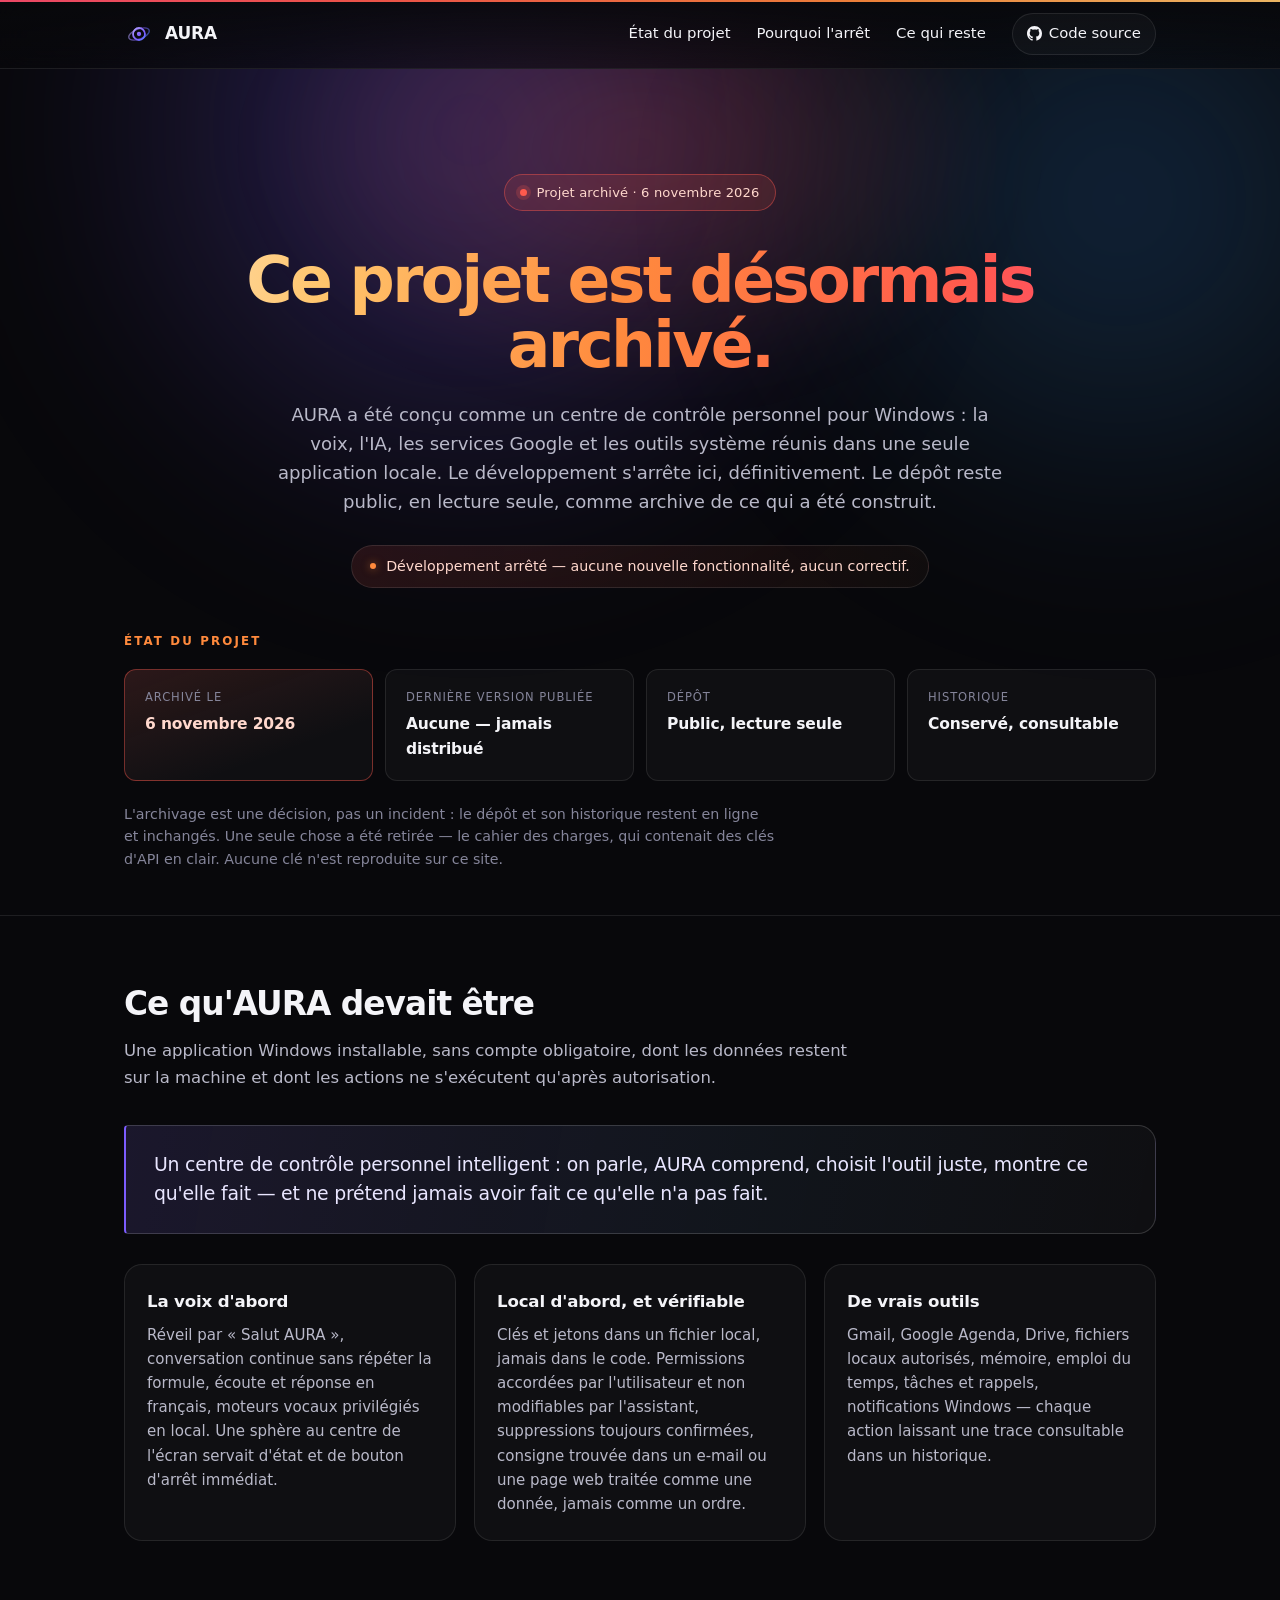
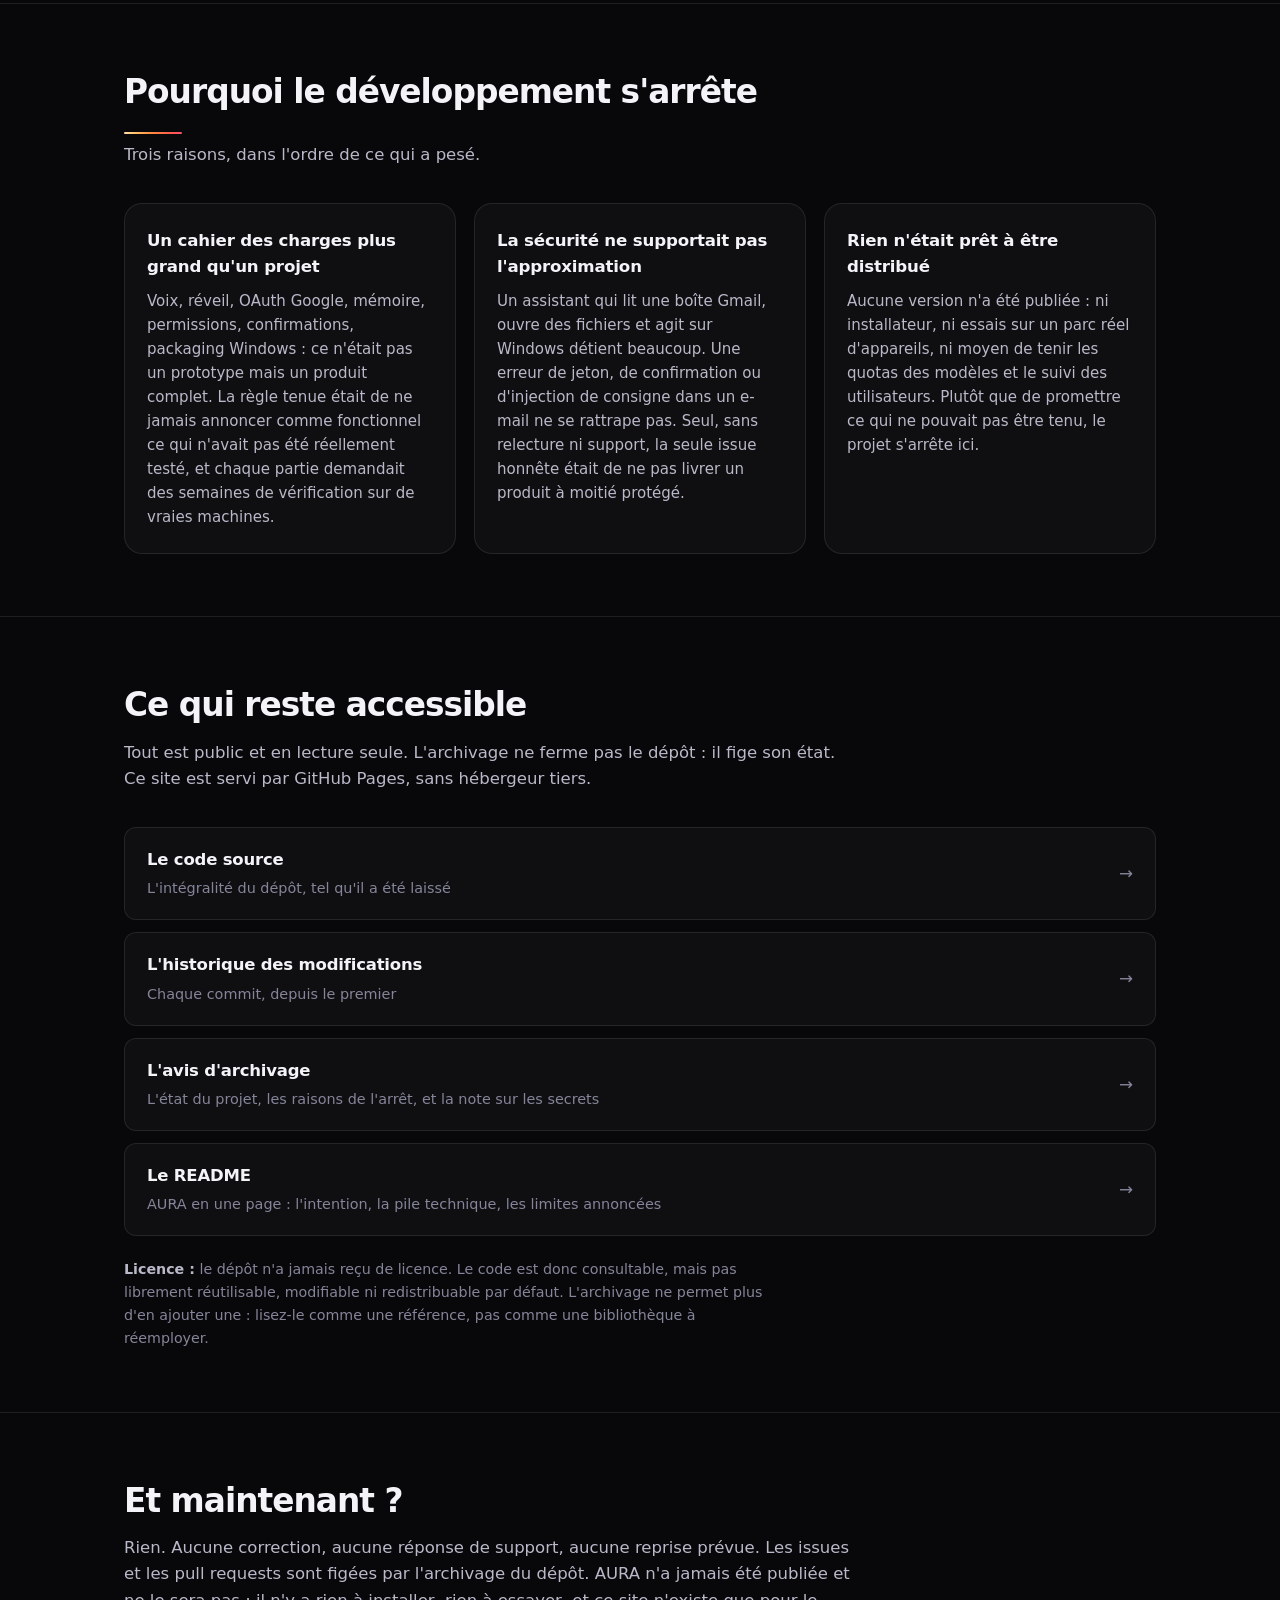
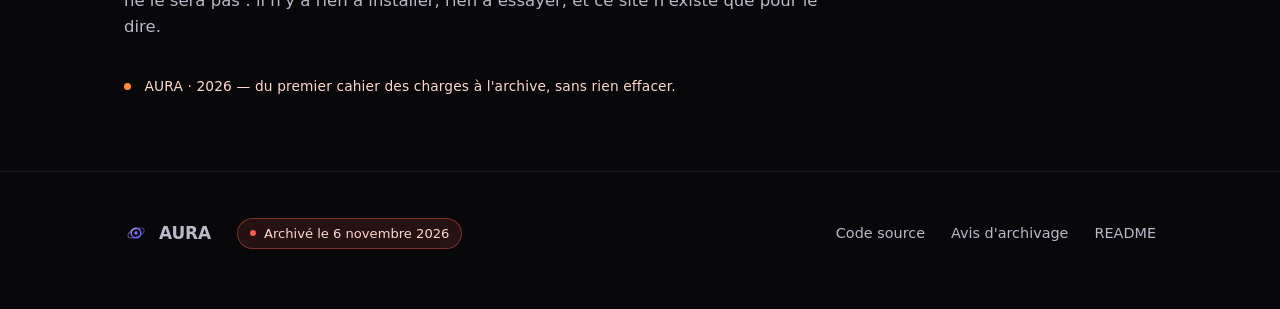
==== commit 80588f94: "Restore the archive site from the original files, adapted to AURA - docs/index.html, docs/404.html: " ====
--- a/docs/index.html
+++ b/docs/index.html
@@ -6,7 +6,7 @@
     <title>AURA — projet archivé le 6 novembre 2026</title>
     <meta
       name="description"
-      content="AURA, assistant personnel vocal et textuel pour Windows, est archivé. Le développement est définitivement arrêté ; le dépôt reste figé, en lecture seule, comme archive de ce qui a été écrit."
+      content="AURA, assistant personnel vocal et textuel pour Windows, est archivé. Le développement est définitivement arrêté ; le dépôt reste public, en lecture seule, comme archive de ce qui a été construit."
     />
     <meta name="theme-color" content="#08080b" />
     <meta name="color-scheme" content="dark" />
@@ -15,7 +15,7 @@
     <meta property="og:title" content="AURA — projet archivé" />
     <meta
       property="og:description"
-      content="Le développement d'AURA est arrêté. Le dépôt reste figé, en lecture seule, comme archive."
+      content="Le développement d'AURA est arrêté. Le dépôt reste public, en lecture seule, comme archive."
     />
     <meta property="og:url" content="https://louxos.github.io/AURA/" />
     <meta property="og:image" content="https://louxos.github.io/AURA/assets/favicon.svg" />
@@ -29,9 +29,9 @@
     <svg class="sprite" aria-hidden="true" focusable="false" xmlns="http://www.w3.org/2000/svg">
       <defs>
         <linearGradient id="aura-g" x1="7" y1="5" x2="26" y2="28" gradientUnits="userSpaceOnUse">
-          <stop offset="0" stop-color="#ffc46b" />
-          <stop offset="0.5" stop-color="#ff5a45" />
-          <stop offset="1" stop-color="#b3122b" />
+          <stop offset="0" stop-color="#cfc3ff" />
+          <stop offset="0.55" stop-color="#7c5cff" />
+          <stop offset="1" stop-color="#389cff" />
         </linearGradient>
         <symbol id="aura-mark" viewBox="0 0 32 32">
           <circle cx="16" cy="16" r="6.4" fill="none" stroke="url(#aura-g)" stroke-width="1.9" />
@@ -54,15 +54,15 @@
     <header class="topbar">
       <div class="wrap">
         <a class="brand" href="#archive">
-          <svg class="mark" aria-hidden="true" focusable="false"><use href="#aura-mark" /></svg>
+          <svg aria-hidden="true" focusable="false"><use href="#aura-mark" /></svg>
           <span>AURA</span>
         </a>
         <nav class="topnav" aria-label="Liens du projet">
           <a href="#etat">État du projet</a>
           <a class="hide-sm" href="#raisons">Pourquoi l'arrêt</a>
           <a class="hide-sm" href="#acces">Ce qui reste</a>
-          <a class="source" href="https://github.com/Louxos/AURA">
-            <svg viewBox="0 0 16 16" fill="currentColor" aria-hidden="true">
+          <a class="stars" href="https://github.com/Louxos/AURA">
+            <svg width="15" height="15" viewBox="0 0 16 16" fill="currentColor" aria-hidden="true">
               <path
                 d="M8 0C3.58 0 0 3.58 0 8c0 3.54 2.29 6.53 5.47 7.59.4.07.55-.17.55-.38 0-.19-.01-.82-.01-1.49-2.01.37-2.53-.49-2.69-.94-.09-.23-.48-.94-.82-1.13-.28-.15-.68-.52-.01-.53.63-.01 1.08.58 1.23.82.72 1.21 1.87.87 2.33.66.07-.52.28-.87.51-1.07-1.78-.2-3.64-.89-3.64-3.95 0-.87.31-1.59.82-2.15-.08-.2-.36-1.02.08-2.12 0 0 .67-.21 2.2.82a7.42 7.42 0 0 1 2-.27c.68 0 1.36.09 2 .27 1.53-1.04 2.2-.82 2.2-.82.44 1.1.16 1.92.08 2.12.51.56.82 1.27.82 2.15 0 3.07-1.87 3.75-3.65 3.95.29.25.54.73.54 1.48 0 1.07-.01 1.93-.01 2.2 0 .21.15.46.55.38A7.995 7.995 0 0 0 16 8c0-4.42-3.58-8-8-8Z"
               />
@@ -76,7 +76,7 @@
     <main id="archive">
       <!-- ------------------------------------------------------------------ *
            Le titre, la date, et l'état. Une page d'archive doit se lire en
-           trois secondes : c'est fini, voici quand, voici où est le reste.
+           trois secondes : c'est fini, voici quand, voici où est le code.
            ------------------------------------------------------------------ -->
       <section class="archive-hero">
         <div class="wrap">
@@ -86,14 +86,14 @@
           </p>
           <h1>Ce projet est désormais archivé.</h1>
           <p class="lede">
-            AURA était un assistant personnel pour Windows : une voix, une mémoire et de vrais
-            outils — Gmail, Google Agenda, Drive, fichiers autorisés, notifications — réunis dans
-            une seule application locale. Le développement s'arrête ici, définitivement. Le dépôt
-            reste figé, en lecture seule, comme archive de ce qui a été écrit.
+            AURA a été conçu comme un centre de contrôle personnel pour Windows : la voix, l'IA, les
+            services Google et les outils système réunis dans une seule application locale. Le
+            développement s'arrête ici, définitivement. Le dépôt reste public, en lecture seule,
+            comme archive de ce qui a été construit.
           </p>
           <p class="status-line">
             <span class="status-dot" aria-hidden="true"></span>
-            Développement arrêté — aucune nouvelle fonctionnalité, aucun correctif, aucune version publiée.
+            Développement arrêté — aucune nouvelle fonctionnalité, aucun correctif.
           </p>
         </div>
       </section>
@@ -106,31 +106,22 @@
             <dd>6 novembre 2026</dd>
           </div>
           <div class="fact">
-            <dt>Version publiée</dt>
-            <dd>Aucune — AURA n'a jamais été distribuée</dd>
-          </div>
-          <div class="fact">
-            <dt>Développement</dt>
-            <dd>Arrêté définitivement</dd>
+            <dt>Dernière version publiée</dt>
+            <dd>Aucune — jamais distribué</dd>
           </div>
           <div class="fact">
             <dt>Dépôt</dt>
-            <dd>Figé, en lecture seule</dd>
+            <dd>Public, lecture seule</dd>
+          </div>
+          <div class="fact">
+            <dt>Historique</dt>
+            <dd>Conservé, consultable</dd>
           </div>
         </dl>
         <p class="note">
-          L'archivage est une décision, pas un incident. Le dépôt garde son README et son
-          historique, exactement dans l'état où ils ont été laissés pour l'essentiel.
-        </p>
-        <p class="note">
-          <strong>Aucune application n'existe ici.</strong> Le dépôt ne contient pas de code
-          exécutable : seulement l'intention du produit, écrite avant d'être construite. Ni
-          installateur, ni binaire, ni service en ligne ne sont proposés sur ce site.
-        </p>
-        <p class="note">
-          <strong>Le cahier des charges a été retiré.</strong> Le document qui décrivait AURA
-          contenait des clés d'API en clair : il a été supprimé du dépôt à l'archivage. Ces clés ne
-          doivent plus être considérées comme valides.
+          L'archivage est une décision, pas un incident : le dépôt et son historique restent en ligne
+          et inchangés. Une seule chose a été retirée — le cahier des charges, qui contenait des clés
+          d'API en clair. Aucune clé n'est reproduite sur ce site.
         </p>
       </section>
 
@@ -141,8 +132,8 @@
         <div class="wrap">
           <h2 class="section">Ce qu'AURA devait être</h2>
           <p class="sub">
-            Un assistant qui vit sur la machine, pas dans un onglet : la voix d'abord, les données
-            locales par défaut, et des outils qui n'agissent qu'une fois autorisés.
+            Une application Windows installable, sans compte obligatoire, dont les données restent
+            sur la machine et dont les actions ne s'exécutent qu'après autorisation.
           </p>
 
           <blockquote class="quote">
@@ -152,11 +143,11 @@
 
           <div class="grid">
             <div class="card">
-              <h3>La voix, pas un champ de texte</h3>
+              <h3>La voix d'abord</h3>
               <p>
                 Réveil par « Salut AURA », conversation continue sans répéter la formule, écoute et
                 réponse en français, moteurs vocaux privilégiés en local. Une sphère au centre de
-                l'écran servait d'état et de bouton d'arrêt immédiat, indépendant de l'IA.
+                l'écran servait d'état et de bouton d'arrêt immédiat.
               </p>
             </div>
             <div class="card">
@@ -171,8 +162,8 @@
             <div class="card">
               <h3>De vrais outils</h3>
               <p>
-                Gmail, Google Agenda, Drive, fichiers locaux autorisés, mémoire, emploi du temps et
-                devoirs, tâches et rappels, notifications Windows. Chaque action laissait une trace
+                Gmail, Google Agenda, Drive, fichiers locaux autorisés, mémoire, emploi du temps,
+                tâches et rappels, notifications Windows — chaque action laissant une trace
                 consultable dans un historique.
               </p>
             </div>
@@ -192,10 +183,9 @@
               <h3>Un cahier des charges plus grand qu'un projet</h3>
               <p>
                 Voix, réveil, OAuth Google, mémoire, permissions, confirmations, packaging Windows :
-                ce n'était pas un prototype mais un produit complet. La règle tenue dès le départ
-                était de ne jamais annoncer comme fonctionnel ce qui n'avait pas été réellement
-                testé — et chaque partie demandait des semaines de vérification sur de vraies
-                machines.
+                ce n'était pas un prototype mais un produit complet. La règle tenue était de ne
+                jamais annoncer comme fonctionnel ce qui n'avait pas été réellement testé, et chaque
+                partie demandait des semaines de vérification sur de vraies machines.
               </p>
             </div>
             <div class="card">
@@ -220,22 +210,21 @@
       </section>
 
       <!-- ------------------------------------------------------------------ *
-           Où trouver ce qui a été écrit, et à quelles conditions.
+           Où trouver le code, l'histoire, et ce qu'il en reste.
            ------------------------------------------------------------------ -->
       <section id="acces">
         <div class="wrap">
           <h2 class="section">Ce qui reste accessible</h2>
           <p class="sub">
-            L'archivage ne ferme rien : il fige. Le README du projet reste tel qu'il a été laissé,
-            l'historique des modifications est conservé, et ce site est servi par GitHub Pages, sans
-            hébergeur tiers.
+            Tout est public et en lecture seule. L'archivage ne ferme pas le dépôt : il fige son
+            état. Ce site est servi par GitHub Pages, sans hébergeur tiers.
           </p>
 
           <ul class="archive-links">
             <li>
-              <a href="https://github.com/Louxos/AURA#readme">
-                <span class="label">Le README du projet</span>
-                <span class="detail">AURA en une page : l'intention, la pile technique, les limites annoncées</span>
+              <a href="https://github.com/Louxos/AURA">
+                <span class="label">Le code source</span>
+                <span class="detail">L'intégralité du dépôt, tel qu'il a été laissé</span>
                 <span class="arrow" aria-hidden="true">→</span>
               </a>
             </li>
@@ -247,24 +236,26 @@
               </a>
             </li>
             <li>
-              <a href="https://github.com/Louxos/AURA">
-                <span class="label">Le dépôt, tel qu'il a été laissé</span>
-                <span class="detail">Rien n'a été supprimé, rien n'a été réécrit</span>
+              <a href="https://github.com/Louxos/AURA/blob/main/ARCHIVED.md">
+                <span class="label">L'avis d'archivage</span>
+                <span class="detail">L'état du projet, les raisons de l'arrêt, et la note sur les secrets</span>
+                <span class="arrow" aria-hidden="true">→</span>
+              </a>
+            </li>
+            <li>
+              <a href="https://github.com/Louxos/AURA#readme">
+                <span class="label">Le README</span>
+                <span class="detail">AURA en une page : l'intention, la pile technique, les limites annoncées</span>
                 <span class="arrow" aria-hidden="true">→</span>
               </a>
             </li>
           </ul>
 
           <p class="note">
-            <strong>Licence :</strong> le dépôt n'a jamais reçu de licence. Son contenu est donc
+            <strong>Licence :</strong> le dépôt n'a jamais reçu de licence. Le code est donc
             consultable, mais pas librement réutilisable, modifiable ni redistribuable par défaut.
-            L'archivage ne permet plus d'en ajouter une : à lire comme une référence, pas comme une
-            bibliothèque à réemployer.
-          </p>
-          <p class="note">
-            <strong>Vie privée :</strong> aucune clé d'API, aucun jeton d'authentification et aucun
-            identifiant de compte n'est reproduit sur cette page. Ce site est entièrement statique :
-            il ne dépose rien dans votre navigateur et ne mesure aucune visite.
+            L'archivage ne permet plus d'en ajouter une : lisez-le comme une référence, pas comme
+            une bibliothèque à réemployer.
           </p>
         </div>
       </section>
@@ -274,11 +265,13 @@
           <h2 class="section">Et maintenant ?</h2>
           <p class="sub">
             Rien. Aucune correction, aucune réponse de support, aucune reprise prévue. Les issues et
-            les pull requests sont figées par l'archivage du dépôt. AURA n'a jamais été publiée et
-            ne le sera pas : il n'y a rien à installer, rien à essayer, et ce site n'existe que
-            pour le dire.
-          </p>
-          <p class="signature">AURA · 2026 — du premier cahier des charges à l'archive, sans rien effacer.</p>
+            les pull requests sont figées par l'archivage du dépôt. AURA n'a jamais été publiée et ne
+            le sera pas : il n'y a rien à installer, rien à essayer, et ce site n'existe que pour le
+            dire.
+          </p>
+          <p class="signature">
+            AURA · 2026 — du premier cahier des charges à l'archive, sans rien effacer.
+          </p>
         </div>
       </section>
     </main>
@@ -286,13 +279,13 @@
     <footer>
       <div class="wrap">
         <span class="brand">
-          <svg class="mark" aria-hidden="true" focusable="false"><use href="#aura-mark" /></svg>
+          <svg aria-hidden="true" focusable="false"><use href="#aura-mark" /></svg>
           <span>AURA</span>
         </span>
         <span class="closed">Archivé le 6 novembre 2026</span>
         <span class="spacer"></span>
         <a href="https://github.com/Louxos/AURA">Code source</a>
-        <a href="https://github.com/Louxos/AURA/commits/main">Historique</a>
+        <a href="https://github.com/Louxos/AURA/blob/main/ARCHIVED.md">Avis d'archivage</a>
         <a href="https://github.com/Louxos/AURA#readme">README</a>
       </div>
     </footer>
--- a/docs/assets/site.css
+++ b/docs/assets/site.css
@@ -1,34 +1,23 @@
 /* ------------------------------------------------------------------ *
  * AURA — page d'archive publiée sur GitHub Pages.
  *
- * Charte : charbon presque noir, rouge profond et braise.
- * Une seule couleur d'accent, assumée : le projet est éteint, la page
- * le dit. Aucune ressource distante : ni police, ni script, ni image.
+ * Charte : charbon presque noir, violet et bleu électrique contrôlés.
+ * Aucune ressource distante : ni police, ni script, ni image à charger.
  * ------------------------------------------------------------------ */
 
 :root {
-  --bg: #0a0607;
-  --panel: rgba(255, 255, 255, 0.03);
+  --bg: #08080b;
+  --bg-soft: #0e0e14;
+  --panel: rgba(255, 255, 255, 0.032);
   --panel-strong: rgba(255, 255, 255, 0.055);
-  --line: rgba(255, 186, 176, 0.13);
-  --line-strong: rgba(255, 196, 186, 0.24);
-  --ink: #f7f2f1;
-  --ink-soft: #c3b4b2;
-  --ink-dim: #907e7c;
-
-  /* La gamme chaude : du sable clair au cramoisi. */
-  --amber: #ffc46b;
-  --ember: #ff8a3d;
-  --red: #ff4a3a;
-  --red-deep: #e01e37;
-  --crimson: #b3122b;
-  --red-soft: rgba(255, 74, 58, 0.13);
-  --red-line: rgba(255, 74, 58, 0.42);
-  --red-ink: #ffd6cd;
-
-  --grad: linear-gradient(100deg, #ffe0a8 0%, var(--amber) 16%, var(--ember) 42%, var(--red) 70%, var(--red-deep) 100%);
-  --grad-line: linear-gradient(90deg, var(--red-deep), var(--red) 34%, var(--ember) 70%, var(--amber));
-
+  --line: rgba(255, 255, 255, 0.09);
+  --line-strong: rgba(255, 255, 255, 0.16);
+  --ink: #f4f4f8;
+  --ink-soft: #b9b9c9;
+  --ink-dim: #85859a;
+  --violet: #7c5cff;
+  --blue: #389cff;
+  --violet-soft: rgba(124, 92, 255, 0.16);
   --radius: 18px;
   --radius-sm: 12px;
   --wrap: 1120px;
@@ -55,11 +44,6 @@
   overflow-x: hidden;
 }
 
-::selection {
-  background: rgba(255, 74, 58, 0.34);
-  color: #fff;
-}
-
 /* Deux halos très larges, posés en fond : la seule « décoration » de la page. */
 body::before,
 body::after {
@@ -72,20 +56,20 @@
 }
 
 body::before {
-  top: -340px;
+  top: -320px;
   left: 50%;
-  width: 940px;
-  height: 940px;
-  margin-left: -640px;
-  background: radial-gradient(circle, rgba(224, 30, 55, 0.32), transparent 68%);
+  width: 900px;
+  height: 900px;
+  margin-left: -620px;
+  background: radial-gradient(circle, rgba(124, 92, 255, 0.34), transparent 68%);
 }
 
 body::after {
-  top: -200px;
-  right: -240px;
-  width: 780px;
-  height: 780px;
-  background: radial-gradient(circle, rgba(255, 138, 61, 0.18), transparent 70%);
+  top: -180px;
+  right: -220px;
+  width: 760px;
+  height: 760px;
+  background: radial-gradient(circle, rgba(56, 156, 255, 0.22), transparent 70%);
 }
 
 .wrap {
@@ -104,7 +88,7 @@
 
 a:focus-visible,
 button:focus-visible {
-  outline: 2px solid var(--ember);
+  outline: 2px solid var(--blue);
   outline-offset: 3px;
   border-radius: 6px;
 }
@@ -113,6 +97,14 @@
   position: absolute;
   left: -9999px;
   top: 0;
+}
+
+/* Le sprite des marques : il vit dans le document, il ne se voit pas. */
+.sprite {
+  position: absolute;
+  width: 0;
+  height: 0;
+  overflow: hidden;
 }
 
 .skip-link:focus {
@@ -125,14 +117,6 @@
   border-radius: var(--radius-sm);
 }
 
-/* Le sprite des marques : il vit dans le document, il ne se voit pas. */
-.sprite {
-  position: absolute;
-  width: 0;
-  height: 0;
-  overflow: hidden;
-}
-
 /* ------------------------------------------------------------------ *
  * Barre supérieure
  * ------------------------------------------------------------------ */
@@ -142,18 +126,8 @@
   top: 0;
   z-index: 10;
   backdrop-filter: blur(14px);
-  background: linear-gradient(to bottom, rgba(10, 6, 7, 0.94), rgba(10, 6, 7, 0.62));
+  background: linear-gradient(to bottom, rgba(8, 8, 11, 0.92), rgba(8, 8, 11, 0.62));
   border-bottom: 1px solid var(--line);
-}
-
-/* Un filet chaud en haut de page : la première chose qu'on voit. */
-.topbar::before {
-  content: "";
-  position: absolute;
-  inset: 0 0 auto 0;
-  height: 3px;
-  background: var(--grad-line);
-  box-shadow: 0 0 24px rgba(224, 30, 55, 0.55);
 }
 
 .topbar .wrap {
@@ -172,9 +146,10 @@
   white-space: nowrap;
 }
 
-.brand .mark {
+.brand svg {
   width: 30px;
   height: 30px;
+  border-radius: 9px;
   flex: none;
 }
 
@@ -192,33 +167,28 @@
 }
 
 .topnav a:hover {
-  color: var(--red-ink);
-}
-
-.topnav .source {
+  color: var(--ink);
+}
+
+.topnav .stars {
   display: inline-flex;
   align-items: center;
   gap: 7px;
   padding: 8px 14px;
-  border: 1px solid var(--red-line);
+  border: 1px solid var(--line);
   border-radius: 999px;
-  background: var(--red-soft);
-  color: var(--red-ink);
+  background: var(--panel);
+  color: var(--ink);
   transition: border-color 0.16s ease, background 0.16s ease;
 }
 
-.topnav .source:hover {
-  border-color: var(--red);
-  background: rgba(255, 74, 58, 0.2);
-}
-
-.topnav .source svg {
-  width: 15px;
-  height: 15px;
+.topnav .stars:hover {
+  border-color: var(--line-strong);
+  background: var(--panel-strong);
 }
 
 @media (max-width: 760px) {
-  .topnav a:not(.source),
+  .topnav a:not(.stars),
   .topnav .hide-sm {
     display: none;
   }
@@ -228,33 +198,9 @@
  * Héros
  * ------------------------------------------------------------------ */
 
-/* La page d'archive est un peu plus étroite que la page 404 : moins de
-   largeur, plus de silence autour du texte. */
-.archive {
-  --wrap: 1080px;
-}
-
-.archive-hero {
-  position: relative;
-  padding: 92px 0 34px;
-  border-top: 0;
+.hero {
+  padding: 76px 0 54px;
   text-align: center;
-}
-
-/* Le halo du héros : rouge, franc. La page est « éteinte », pas « en panne ». */
-.archive-hero::before {
-  content: "";
-  position: absolute;
-  z-index: 0;
-  top: -200px;
-  left: 50%;
-  width: 880px;
-  height: 560px;
-  margin-left: -440px;
-  border-radius: 50%;
-  background: radial-gradient(ellipse, rgba(255, 74, 58, 0.26), transparent 66%);
-  filter: blur(30px);
-  pointer-events: none;
 }
 
 .pill {
@@ -262,10 +208,10 @@
   align-items: center;
   gap: 9px;
   padding: 7px 15px;
-  border: 1px solid var(--red-line);
+  border: 1px solid var(--line);
   border-radius: 999px;
-  background: var(--red-soft);
-  color: var(--red-ink);
+  background: var(--panel);
+  color: var(--ink-soft);
   font-size: 0.82rem;
   letter-spacing: 0.01em;
 }
@@ -274,42 +220,24 @@
   width: 7px;
   height: 7px;
   border-radius: 50%;
-  background: var(--red);
-  box-shadow: 0 0 0 4px rgba(255, 74, 58, 0.2);
-  flex: none;
-  animation: aura-pulse 3.6s ease-in-out infinite;
-}
-
-@keyframes aura-pulse {
-  0%,
-  100% {
-    box-shadow: 0 0 0 4px rgba(255, 74, 58, 0.18);
-  }
-  50% {
-    box-shadow: 0 0 0 7px rgba(255, 74, 58, 0.06);
-  }
-}
-
-.archive-hero h1 {
-  max-width: 22ch;
-  margin: 24px auto 0;
-  font-size: clamp(2.2rem, 5.8vw, 3.95rem);
-  line-height: 1.02;
-  letter-spacing: -0.042em;
-  background: var(--grad);
+  background: var(--blue);
+  box-shadow: 0 0 0 4px rgba(56, 156, 255, 0.16);
+}
+
+h1 {
+  margin: 26px auto 0;
+  max-width: 20ch;
+  font-size: clamp(2.35rem, 6.2vw, 4.15rem);
+  line-height: 1.05;
+  letter-spacing: -0.035em;
+  font-weight: 700;
+}
+
+h1 .grad {
+  background: linear-gradient(100deg, #cfc3ff 0%, var(--violet) 42%, var(--blue) 92%);
   -webkit-background-clip: text;
   background-clip: text;
   color: transparent;
-  /* Repli lisible si le dégradé de texte n'est pas pris en charge. */
-  -webkit-text-fill-color: transparent;
-}
-
-@supports not ((-webkit-background-clip: text) or (background-clip: text)) {
-  .archive-hero h1 {
-    background: none;
-    color: var(--red-ink);
-    -webkit-text-fill-color: currentColor;
-  }
 }
 
 .lede {
@@ -319,285 +247,8 @@
   font-size: clamp(1rem, 2.1vw, 1.14rem);
 }
 
-.archive-hero .lede {
-  max-width: 64ch;
-  margin-top: 24px;
-  font-size: clamp(1rem, 2.1vw, 1.13rem);
-}
-
-.status-line {
-  display: inline-flex;
-  align-items: center;
-  gap: 10px;
-  margin: 28px 0 0;
-  padding: 9px 18px;
-  border: 1px solid rgba(255, 74, 58, 0.28);
-  border-radius: 999px;
-  background: linear-gradient(100deg, rgba(255, 74, 58, 0.14), rgba(255, 138, 61, 0.05));
-  color: var(--red-ink);
-  font-size: 0.89rem;
-}
-
-.status-dot {
-  width: 6px;
-  height: 6px;
-  border-radius: 50%;
-  background: var(--ember);
-  box-shadow: 0 0 8px rgba(255, 138, 61, 0.55);
-  flex: none;
-}
-
 /* ------------------------------------------------------------------ *
- * Sections
- * ------------------------------------------------------------------ */
-
-section {
-  padding: 62px 0;
-  border-top: 1px solid var(--line);
-}
-
-h2.section {
-  margin: 0 0 8px;
-  font-size: clamp(1.5rem, 3.6vw, 2.05rem);
-  letter-spacing: -0.03em;
-  color: var(--ink);
-}
-
-/* Un trait chaud sous les titres de section : la seule signature décorative. */
-h2.section::after {
-  content: "";
-  display: block;
-  width: 58px;
-  height: 2px;
-  margin-top: 14px;
-  border-radius: 2px;
-  background: var(--grad-line);
-}
-
-.sub {
-  margin: 0 0 34px;
-  max-width: 70ch;
-  color: var(--ink-soft);
-}
-
-.section-label {
-  margin: 0 0 18px;
-  font-size: 0.74rem;
-  font-weight: 620;
-  letter-spacing: 0.18em;
-  text-transform: uppercase;
-  color: var(--ember);
-}
-
-.grid {
-  display: grid;
-  gap: 18px;
-  grid-template-columns: repeat(auto-fit, minmax(260px, 1fr));
-}
-
-.card {
-  padding: 24px 22px;
-  border: 1px solid var(--line);
-  border-radius: var(--radius);
-  background:
-    linear-gradient(180deg, rgba(255, 74, 58, 0.07), transparent 62%),
-    var(--panel);
-}
-
-.card h3 {
-  margin: 0 0 8px;
-  font-size: 1.04rem;
-  letter-spacing: -0.01em;
-}
-
-.card p {
-  margin: 0;
-  color: var(--ink-soft);
-  font-size: 0.94rem;
-}
-
-.facts-wrap {
-  padding: 10px 24px 44px;
-  border-top: 0;
-}
-
-.facts {
-  display: grid;
-  gap: 12px;
-  grid-template-columns: repeat(4, minmax(0, 1fr));
-  margin: 0;
-}
-
-.fact {
-  padding: 18px 20px;
-  border: 1px solid var(--line);
-  border-radius: var(--radius-sm);
-  background: var(--panel);
-}
-
-.fact dt {
-  margin: 0 0 6px;
-  font-size: 0.72rem;
-  letter-spacing: 0.08em;
-  text-transform: uppercase;
-  color: var(--ink-dim);
-}
-
-.fact dd {
-  margin: 0;
-  font-size: 0.97rem;
-  font-weight: 560;
-  letter-spacing: -0.01em;
-  color: var(--ink);
-}
-
-/* L'état, en tête du tableau des faits : la date d'archivage est un fait chaud. */
-.facts .fact:first-child {
-  border-color: var(--red-line);
-  background: linear-gradient(160deg, var(--red-soft), transparent 70%), var(--panel);
-}
-
-.facts .fact:first-child dd {
-  color: var(--red-ink);
-}
-
-.note {
-  margin: 22px 0 0;
-  max-width: 72ch;
-  color: var(--ink-dim);
-  font-size: 0.89rem;
-}
-
-.note + .note {
-  margin-top: 12px;
-}
-
-.note strong {
-  color: var(--red-ink);
-  font-weight: 620;
-}
-
-.quote {
-  margin: 0 0 30px;
-  padding: 24px 28px;
-  border: 1px solid var(--line-strong);
-  border-left: 2px solid var(--red);
-  border-radius: 4px var(--radius) var(--radius) 4px;
-  background:
-    linear-gradient(100deg, rgba(255, 74, 58, 0.14), rgba(255, 138, 61, 0.05) 60%, transparent),
-    var(--panel);
-  font-size: clamp(1.02rem, 2.2vw, 1.18rem);
-  line-height: 1.55;
-  letter-spacing: -0.012em;
-  color: #ffe8e2;
-}
-
-.archive-links {
-  display: grid;
-  gap: 12px;
-  margin: 0;
-  padding: 0;
-  list-style: none;
-}
-
-.archive-links a {
-  display: grid;
-  grid-template-columns: 1fr auto;
-  align-items: center;
-  gap: 4px 22px;
-  padding: 19px 22px;
-  border: 1px solid var(--line);
-  border-radius: var(--radius-sm);
-  background: var(--panel);
-  transition: border-color 0.18s ease, background 0.18s ease, transform 0.18s ease;
-}
-
-.archive-links a:hover {
-  border-color: var(--red-line);
-  background: linear-gradient(100deg, var(--red-soft), transparent 70%), var(--panel-strong);
-  transform: translateX(2px);
-}
-
-.archive-links .label {
-  font-weight: 600;
-  letter-spacing: -0.012em;
-}
-
-.archive-links .detail {
-  grid-column: 1 / 2;
-  color: var(--ink-dim);
-  font-size: 0.9rem;
-}
-
-.archive-links .arrow {
-  grid-row: 1 / span 2;
-  grid-column: 2 / 3;
-  color: var(--ink-dim);
-  font-size: 1.05rem;
-  transition: color 0.18s ease, transform 0.18s ease;
-}
-
-.archive-links a:hover .arrow {
-  color: var(--red);
-  transform: translateX(3px);
-}
-
-.closing {
-  padding-bottom: 74px;
-}
-
-.closing .sub {
-  margin-bottom: 0;
-}
-
-.signature {
-  margin: 34px 0 0;
-  color: var(--red-ink);
-  font-size: 0.86rem;
-  letter-spacing: 0.01em;
-}
-
-.signature::before {
-  content: "";
-  display: inline-block;
-  width: 7px;
-  height: 7px;
-  margin-right: 9px;
-  border-radius: 50%;
-  background: var(--ember);
-  vertical-align: 1px;
-}
-
-/* Entrée discrète : le contenu se pose, il ne « flashe » pas. */
-@keyframes aura-rise {
-  from {
-    opacity: 0;
-    transform: translateY(12px);
-  }
-  to {
-    opacity: 1;
-    transform: none;
-  }
-}
-
-.archive-hero .wrap > * {
-  animation: aura-rise 0.62s cubic-bezier(0.22, 0.72, 0.2, 1) both;
-}
-
-.archive-hero .wrap > *:nth-child(2) {
-  animation-delay: 0.06s;
-}
-
-.archive-hero .wrap > *:nth-child(3) {
-  animation-delay: 0.14s;
-}
-
-.archive-hero .wrap > *:nth-child(4) {
-  animation-delay: 0.22s;
-}
-
-/* ------------------------------------------------------------------ *
- * Bloc d'orientation de la page 404 : par où sortir.
+ * Le bloc le plus haut de la page : où aller.
  * ------------------------------------------------------------------ */
 
 .gateway {
@@ -609,7 +260,7 @@
   border: 1px solid var(--line-strong);
   border-radius: 24px;
   background:
-    linear-gradient(180deg, rgba(255, 74, 58, 0.11), rgba(255, 74, 58, 0) 55%),
+    linear-gradient(180deg, rgba(124, 92, 255, 0.1), rgba(124, 92, 255, 0) 55%),
     var(--panel);
   box-shadow: var(--shadow);
   overflow: hidden;
@@ -620,7 +271,7 @@
   position: absolute;
   inset: 0 0 auto 0;
   height: 1px;
-  background: linear-gradient(90deg, transparent, var(--red), var(--ember), transparent);
+  background: linear-gradient(90deg, transparent, rgba(124, 92, 255, 0.85), rgba(56, 156, 255, 0.6), transparent);
 }
 
 .gateway h2 {
@@ -633,6 +284,44 @@
   margin: 0 0 20px;
   color: var(--ink-soft);
   font-size: 0.97rem;
+}
+
+.urlbox {
+  display: flex;
+  align-items: center;
+  gap: 10px;
+  padding: 6px 6px 6px 16px;
+  border: 1px solid var(--line);
+  border-radius: 14px;
+  background: rgba(0, 0, 0, 0.42);
+}
+
+.urlbox code {
+  flex: 1;
+  min-width: 0;
+  overflow: hidden;
+  text-overflow: ellipsis;
+  white-space: nowrap;
+  font-family: "Cascadia Mono", "JetBrains Mono", ui-monospace, SFMono-Regular, Menlo, monospace;
+  font-size: 0.92rem;
+  color: #d8d3ff;
+}
+
+.copy {
+  flex: none;
+  padding: 10px 15px;
+  border: 1px solid var(--line-strong);
+  border-radius: 10px;
+  background: var(--panel-strong);
+  color: var(--ink);
+  font: inherit;
+  font-size: 0.86rem;
+  cursor: pointer;
+  transition: background 0.16s ease, border-color 0.16s ease;
+}
+
+.copy:hover {
+  background: rgba(255, 255, 255, 0.1);
 }
 
 .actions {
@@ -657,14 +346,14 @@
 }
 
 .btn-primary {
-  background: linear-gradient(100deg, var(--ember), var(--red) 46%, var(--red-deep));
+  background: linear-gradient(100deg, var(--violet), var(--blue));
   color: #fff;
-  box-shadow: 0 18px 44px -22px rgba(224, 30, 55, 0.95);
+  box-shadow: 0 18px 44px -22px rgba(124, 92, 255, 0.95);
 }
 
 .btn-primary:hover {
   transform: translateY(-1px);
-  box-shadow: 0 22px 52px -20px rgba(224, 30, 55, 1);
+  box-shadow: 0 22px 52px -20px rgba(124, 92, 255, 1);
 }
 
 .btn-ghost {
@@ -674,8 +363,17 @@
 }
 
 .btn-ghost:hover {
-  border-color: var(--red-line);
   background: var(--panel-strong);
+}
+
+.btn[aria-disabled="true"] {
+  opacity: 0.55;
+  cursor: not-allowed;
+  box-shadow: none;
+}
+
+.btn[aria-disabled="true"]:hover {
+  transform: none;
 }
 
 .footnote {
@@ -687,6 +385,229 @@
 .footnote strong {
   color: var(--ink-soft);
   font-weight: 600;
+}
+
+/* ------------------------------------------------------------------ *
+ * Sections
+ * ------------------------------------------------------------------ */
+
+section {
+  padding: 62px 0;
+  border-top: 1px solid var(--line);
+}
+
+section.noborder {
+  border-top: 0;
+}
+
+h2.section {
+  margin: 0 0 8px;
+  font-size: clamp(1.5rem, 3.6vw, 2.05rem);
+  letter-spacing: -0.03em;
+}
+
+.sub {
+  margin: 0 0 34px;
+  max-width: 70ch;
+  color: var(--ink-soft);
+}
+
+.grid {
+  display: grid;
+  gap: 18px;
+  grid-template-columns: repeat(auto-fit, minmax(260px, 1fr));
+}
+
+.card {
+  padding: 24px 22px;
+  border: 1px solid var(--line);
+  border-radius: var(--radius);
+  background: var(--panel);
+}
+
+.card h3 {
+  margin: 0 0 8px;
+  font-size: 1.04rem;
+  letter-spacing: -0.01em;
+}
+
+.card p {
+  margin: 0;
+  color: var(--ink-soft);
+  font-size: 0.94rem;
+}
+
+.icon {
+  display: inline-flex;
+  align-items: center;
+  justify-content: center;
+  width: 38px;
+  height: 38px;
+  margin-bottom: 14px;
+  border-radius: 11px;
+  border: 1px solid var(--line-strong);
+  background: var(--violet-soft);
+  color: var(--ink);
+}
+
+.icon svg {
+  width: 19px;
+  height: 19px;
+}
+
+.flow {
+  counter-reset: step;
+  display: grid;
+  gap: 16px;
+  grid-template-columns: repeat(auto-fit, minmax(240px, 1fr));
+  margin: 0;
+  padding: 0;
+  list-style: none;
+}
+
+.flow li {
+  position: relative;
+  padding: 20px 22px 20px 62px;
+  border: 1px solid var(--line);
+  border-radius: var(--radius);
+  background: var(--panel);
+  color: var(--ink-soft);
+  font-size: 0.95rem;
+}
+
+.flow li::before {
+  counter-increment: step;
+  content: counter(step);
+  position: absolute;
+  left: 20px;
+  top: 19px;
+  width: 28px;
+  height: 28px;
+  display: grid;
+  place-items: center;
+  border-radius: 9px;
+  border: 1px solid var(--line-strong);
+  background: var(--violet-soft);
+  color: var(--ink);
+  font-size: 0.86rem;
+  font-weight: 640;
+}
+
+.flow strong {
+  display: block;
+  color: var(--ink);
+  font-weight: 620;
+  margin-bottom: 3px;
+}
+
+table {
+  width: 100%;
+  border-collapse: collapse;
+  border: 1px solid var(--line);
+  border-radius: var(--radius);
+  overflow: hidden;
+  font-size: 0.94rem;
+}
+
+th,
+td {
+  padding: 14px 16px;
+  text-align: left;
+  border-bottom: 1px solid var(--line);
+  vertical-align: top;
+}
+
+th {
+  background: var(--panel-strong);
+  font-weight: 620;
+  font-size: 0.86rem;
+  letter-spacing: 0.03em;
+  text-transform: uppercase;
+  color: var(--ink-soft);
+}
+
+tbody tr:last-child td {
+  border-bottom: 0;
+}
+
+td code,
+.codewrap code {
+  font-family: "Cascadia Mono", "JetBrains Mono", ui-monospace, SFMono-Regular, Menlo, monospace;
+  font-size: 0.87rem;
+  color: #d8d3ff;
+}
+
+.badge {
+  display: inline-flex;
+  align-items: center;
+  gap: 6px;
+  padding: 3px 10px;
+  border-radius: 999px;
+  border: 1px solid var(--line-strong);
+  font-size: 0.78rem;
+  color: var(--ink-soft);
+  white-space: nowrap;
+}
+
+.badge.ok {
+  border-color: rgba(56, 156, 255, 0.4);
+  background: rgba(56, 156, 255, 0.1);
+  color: #cfe6ff;
+}
+
+.badge.warn {
+  border-color: rgba(255, 190, 92, 0.36);
+  background: rgba(255, 190, 92, 0.09);
+  color: #ffe0ad;
+}
+
+.badge.no {
+  border-color: rgba(255, 255, 255, 0.14);
+  color: var(--ink-dim);
+}
+
+.callout {
+  margin: 26px 0 0;
+  padding: 20px 22px;
+  border: 1px solid rgba(255, 190, 92, 0.28);
+  border-left: 3px solid #ffbe5c;
+  border-radius: var(--radius-sm);
+  background: rgba(255, 190, 92, 0.06);
+  color: var(--ink-soft);
+  font-size: 0.94rem;
+}
+
+.callout strong {
+  color: #ffe0ad;
+}
+
+.codewrap {
+  margin: 0;
+  padding: 18px 20px;
+  border: 1px solid var(--line);
+  border-radius: var(--radius-sm);
+  background: rgba(0, 0, 0, 0.42);
+  overflow-x: auto;
+  font-size: 0.9rem;
+  color: var(--ink-soft);
+}
+
+.links {
+  display: flex;
+  flex-wrap: wrap;
+  gap: 10px 22px;
+  margin: 22px 0 0;
+  padding: 0;
+  list-style: none;
+  font-size: 0.95rem;
+}
+
+.links a {
+  color: #cfc3ff;
+}
+
+.links a:hover {
+  color: #fff;
 }
 
 /* ------------------------------------------------------------------ *
@@ -711,7 +632,7 @@
   color: var(--ink-soft);
 }
 
-footer .brand .mark {
+footer .brand svg {
   width: 24px;
   height: 24px;
 }
@@ -725,28 +646,18 @@
 }
 
 footer a:hover {
-  color: var(--red-ink);
-}
-
-/* Le sceau de fermeture, en pied de page. */
-footer .closed {
-  display: inline-flex;
-  align-items: center;
-  gap: 8px;
-  padding: 4px 12px;
-  border: 1px solid var(--red-line);
-  border-radius: 999px;
-  background: var(--red-soft);
-  color: var(--red-ink);
-  font-size: 0.82rem;
-}
-
-footer .closed::before {
-  content: "";
-  width: 6px;
-  height: 6px;
-  border-radius: 50%;
-  background: var(--red);
+  color: var(--ink);
+}
+
+/* Respecte les personnes qui ont demandé moins d'animation. */
+@media (prefers-reduced-motion: reduce) {
+  html {
+    scroll-behavior: auto;
+  }
+
+  .btn {
+    transition: none;
+  }
 }
 
 /* ------------------------------------------------------------------ *
@@ -754,7 +665,7 @@
  *
  * Servie par GitHub Pages à la place de n'importe quelle adresse
  * inconnue. Elle reprend la charte et les composants de la page
- * d'archive ; seules la largeur et les titres changent.
+ * d'accueil ; seules la largeur et les titres changent.
  * ------------------------------------------------------------------ */
 
 .notfound main {
@@ -767,7 +678,6 @@
   font-size: clamp(1.9rem, 4.6vw, 2.8rem);
   line-height: 1.08;
   letter-spacing: -0.03em;
-  color: var(--ink);
 }
 
 .notfound .lede {
@@ -776,6 +686,10 @@
   max-width: 56ch;
 }
 
+.notfound .gateway {
+  margin-top: 34px;
+}
+
 .notfound .footnote {
   margin-top: 26px;
   max-width: 62ch;
@@ -797,8 +711,226 @@
 }
 
 /* ------------------------------------------------------------------ *
- * Adaptations
+ * Page d'archive
+ *
+ * Même charte que l'ancienne page d'accueil, mais une seule intention :
+ * dire clairement que le projet est terminé, et où trouver le code.
+ * Rien à installer, rien à essayer, aucune promesse.
  * ------------------------------------------------------------------ */
+
+.archive {
+  --wrap: 1080px;
+}
+
+.archive-hero {
+  padding: 92px 0 34px;
+  border-top: 0;
+  text-align: center;
+}
+
+.archive-hero h1 {
+  max-width: 22ch;
+  margin: 24px auto 0;
+  font-size: clamp(2.2rem, 5.8vw, 3.95rem);
+  line-height: 1.02;
+  letter-spacing: -0.042em;
+}
+
+.archive-hero .lede {
+  max-width: 64ch;
+  margin-top: 24px;
+  font-size: clamp(1rem, 2.1vw, 1.13rem);
+}
+
+.pill .dot {
+  background: var(--violet);
+  box-shadow: 0 0 0 4px rgba(124, 92, 255, 0.18);
+}
+
+.status-line {
+  display: inline-flex;
+  align-items: center;
+  gap: 10px;
+  margin: 28px 0 0;
+  padding: 9px 18px;
+  border: 1px solid var(--line);
+  border-radius: 999px;
+  background: rgba(0, 0, 0, 0.28);
+  color: var(--ink-soft);
+  font-size: 0.89rem;
+}
+
+.status-dot {
+  width: 6px;
+  height: 6px;
+  border-radius: 50%;
+  background: var(--ink-dim);
+  flex: none;
+}
+
+.section-label {
+  margin: 0 0 18px;
+  font-size: 0.74rem;
+  font-weight: 620;
+  letter-spacing: 0.18em;
+  text-transform: uppercase;
+  color: var(--ink-dim);
+}
+
+.facts-wrap {
+  padding: 10px 24px 44px;
+  border-top: 0;
+}
+
+.facts {
+  display: grid;
+  gap: 12px;
+  grid-template-columns: repeat(4, minmax(0, 1fr));
+  margin: 0;
+}
+
+.fact {
+  padding: 18px 20px;
+  border: 1px solid var(--line);
+  border-radius: var(--radius-sm);
+  background: var(--panel);
+}
+
+.fact dt {
+  margin: 0 0 6px;
+  font-size: 0.72rem;
+  letter-spacing: 0.08em;
+  text-transform: uppercase;
+  color: var(--ink-dim);
+}
+
+.fact dd {
+  margin: 0;
+  font-size: 0.97rem;
+  font-weight: 560;
+  letter-spacing: -0.01em;
+  color: var(--ink);
+}
+
+.note {
+  margin: 22px 0 0;
+  max-width: 72ch;
+  color: var(--ink-dim);
+  font-size: 0.89rem;
+}
+
+.note strong {
+  color: var(--ink-soft);
+  font-weight: 620;
+}
+
+.quote {
+  margin: 0 0 30px;
+  padding: 24px 28px;
+  border: 1px solid var(--line-strong);
+  border-left: 2px solid var(--violet);
+  border-radius: 4px var(--radius) var(--radius) 4px;
+  background:
+    linear-gradient(100deg, rgba(124, 92, 255, 0.11), rgba(56, 156, 255, 0.04) 60%, transparent),
+    var(--panel);
+  font-size: clamp(1.02rem, 2.2vw, 1.18rem);
+  line-height: 1.55;
+  letter-spacing: -0.012em;
+  color: #e9e6ff;
+}
+
+.archive-links {
+  display: grid;
+  gap: 12px;
+  margin: 0;
+  padding: 0;
+  list-style: none;
+}
+
+.archive-links a {
+  display: grid;
+  grid-template-columns: 1fr auto;
+  align-items: center;
+  gap: 4px 22px;
+  padding: 19px 22px;
+  border: 1px solid var(--line);
+  border-radius: var(--radius-sm);
+  background: var(--panel);
+  transition: border-color 0.18s ease, background 0.18s ease, transform 0.18s ease;
+}
+
+.archive-links a:hover {
+  border-color: var(--line-strong);
+  background: var(--panel-strong);
+  transform: translateX(2px);
+}
+
+.archive-links .label {
+  font-weight: 600;
+  letter-spacing: -0.012em;
+}
+
+.archive-links .detail {
+  grid-column: 1 / 2;
+  color: var(--ink-dim);
+  font-size: 0.9rem;
+}
+
+.archive-links .arrow {
+  grid-row: 1 / span 2;
+  grid-column: 2 / 3;
+  color: var(--ink-dim);
+  font-size: 1.05rem;
+  transition: color 0.18s ease, transform 0.18s ease;
+}
+
+.archive-links a:hover .arrow {
+  color: var(--ink);
+  transform: translateX(3px);
+}
+
+.closing {
+  padding-bottom: 74px;
+}
+
+.closing .sub {
+  margin-bottom: 0;
+}
+
+.signature {
+  margin: 34px 0 0;
+  color: var(--ink-dim);
+  font-size: 0.86rem;
+  letter-spacing: 0.01em;
+}
+
+/* Entrée discrète : le contenu se pose, il ne « flashe » pas. */
+@keyframes aura-rise {
+  from {
+    opacity: 0;
+    transform: translateY(12px);
+  }
+  to {
+    opacity: 1;
+    transform: none;
+  }
+}
+
+.archive-hero .wrap > * {
+  animation: aura-rise 0.62s cubic-bezier(0.22, 0.72, 0.2, 1) both;
+}
+
+.archive-hero .wrap > *:nth-child(2) {
+  animation-delay: 0.06s;
+}
+
+.archive-hero .wrap > *:nth-child(3) {
+  animation-delay: 0.14s;
+}
+
+.archive-hero .wrap > *:nth-child(4) {
+  animation-delay: 0.22s;
+}
 
 @media (max-width: 860px) {
   .facts {
@@ -833,23 +965,190 @@
   }
 }
 
-/* Respecte les personnes qui ont demandé moins d'animation. */
 @media (prefers-reduced-motion: reduce) {
-  html {
-    scroll-behavior: auto;
-  }
-
-  .btn,
+  .archive-hero .wrap > * {
+    animation: none;
+  }
+
   .archive-links a,
   .archive-links .arrow {
     transition: none;
   }
-
-  .archive-hero .wrap > * {
+}
+
+/* ------------------------------------------------------------------ *
+ * Fermeture
+ *
+ * Le projet est arrêté : la page le dit en rouge et en orange. Ces
+ * couleurs ne remplacent pas celles d'AURA (la marque garde son
+ * violet et son bleu) : elles marquent l'état, comme un sceau posé sur
+ * une page. Elles restent rares — un filet, un titre, trois détails —
+ * pour que la page reste une archive soignée, pas une alerte.
+ * ------------------------------------------------------------------ */
+
+:root {
+  --closed: #ff5a4d;
+  --ember: #ff8a3d;
+  --amber: #ffc46b;
+  --closed-soft: rgba(255, 90, 77, 0.12);
+  --closed-line: rgba(255, 90, 77, 0.42);
+  --closed-ink: #ffd8cd;
+  --closed-gradient: linear-gradient(100deg, #ffe0b0 0%, var(--amber) 18%, var(--ember) 48%, var(--closed) 82%, #ff4d6d 100%);
+}
+
+/* Un filet chaud en haut de page : la première chose qu'on voit. */
+.topbar {
+  position: sticky;
+}
+
+.topbar::before {
+  content: "";
+  position: absolute;
+  inset: 0 0 auto 0;
+  height: 2px;
+  background: linear-gradient(90deg, #ff4d6d, var(--closed) 30%, var(--ember) 68%, var(--amber));
+  opacity: 0.92;
+}
+
+/* Le halo du héros vire au rouge : la page est « éteinte », pas « en panne ». */
+.archive-hero {
+  position: relative;
+}
+
+.archive-hero::before {
+  content: "";
+  position: absolute;
+  z-index: 0;
+  top: -180px;
+  left: 50%;
+  width: 820px;
+  height: 520px;
+  margin-left: -410px;
+  border-radius: 50%;
+  background: radial-gradient(ellipse, rgba(255, 90, 77, 0.2), transparent 66%);
+  filter: blur(30px);
+  pointer-events: none;
+}
+
+.archive .pill {
+  border-color: var(--closed-line);
+  background: var(--closed-soft);
+  color: var(--closed-ink);
+}
+
+.archive .pill .dot {
+  background: var(--closed);
+  box-shadow: 0 0 0 4px rgba(255, 90, 77, 0.2);
+  animation: aura-pulse 3.6s ease-in-out infinite;
+}
+
+@keyframes aura-pulse {
+  0%,
+  100% {
+    box-shadow: 0 0 0 4px rgba(255, 90, 77, 0.18);
+  }
+  50% {
+    box-shadow: 0 0 0 7px rgba(255, 90, 77, 0.06);
+  }
+}
+
+/* Le titre : le seul endroit où le dégradé chaud est pleinement assumé. */
+.archive-hero h1 {
+  background: var(--closed-gradient);
+  -webkit-background-clip: text;
+  background-clip: text;
+  color: transparent;
+  /* Repli lisible si le dégradé de texte n'est pas pris en charge. */
+  -webkit-text-fill-color: transparent;
+}
+
+@supports not ((-webkit-background-clip: text) or (background-clip: text)) {
+  .archive-hero h1 {
+    background: none;
+    color: var(--closed-ink);
+    -webkit-text-fill-color: currentColor;
+  }
+}
+
+.archive .status-line {
+  border-color: rgba(255, 255, 255, 0.1);
+  background: linear-gradient(100deg, rgba(255, 90, 77, 0.12), rgba(255, 138, 61, 0.04));
+  color: var(--closed-ink);
+}
+
+.archive .status-dot {
+  background: var(--ember);
+  box-shadow: 0 0 8px rgba(255, 138, 61, 0.55);
+}
+
+/* L'état, en tête du tableau des faits : la date d'archivage est un fait chaud. */
+.archive #etat .section-label {
+  color: var(--ember);
+}
+
+.archive .facts .fact:first-child {
+  border-color: var(--closed-line);
+  background: linear-gradient(160deg, var(--closed-soft), transparent 70%), var(--panel);
+}
+
+.archive .facts .fact:first-child dd {
+  color: var(--closed-ink);
+}
+
+/* Les raisons de l'arrêt : un trait chaud, rien de plus. */
+.archive #raisons h2.section::after {
+  content: "";
+  display: block;
+  width: 58px;
+  height: 2px;
+  margin-top: 14px;
+  border-radius: 2px;
+  background: var(--closed-gradient);
+}
+
+/* Fin de page : la signature prend la couleur de la décision. */
+.archive .closing .signature {
+  color: var(--closed-ink);
+}
+
+.archive .closing .signature::before {
+  content: "";
+  display: inline-block;
+  width: 7px;
+  height: 7px;
+  margin-right: 9px;
+  border-radius: 50%;
+  background: var(--ember);
+  vertical-align: 1px;
+}
+
+.archive footer .closed {
+  display: inline-flex;
+  align-items: center;
+  gap: 8px;
+  padding: 4px 12px;
+  border: 1px solid var(--closed-line);
+  border-radius: 999px;
+  background: var(--closed-soft);
+  color: var(--closed-ink);
+  font-size: 0.82rem;
+}
+
+.archive footer .closed::before {
+  content: "";
+  width: 6px;
+  height: 6px;
+  border-radius: 50%;
+  background: var(--closed);
+}
+
+/* La page 404 rappelle la fermeture, discrètement. */
+.notfound footer .closed {
+  color: var(--closed-ink);
+}
+
+@media (prefers-reduced-motion: reduce) {
+  .archive .pill .dot {
     animation: none;
   }
-
-  .dot {
-    animation: none;
-  }
-}
+}
